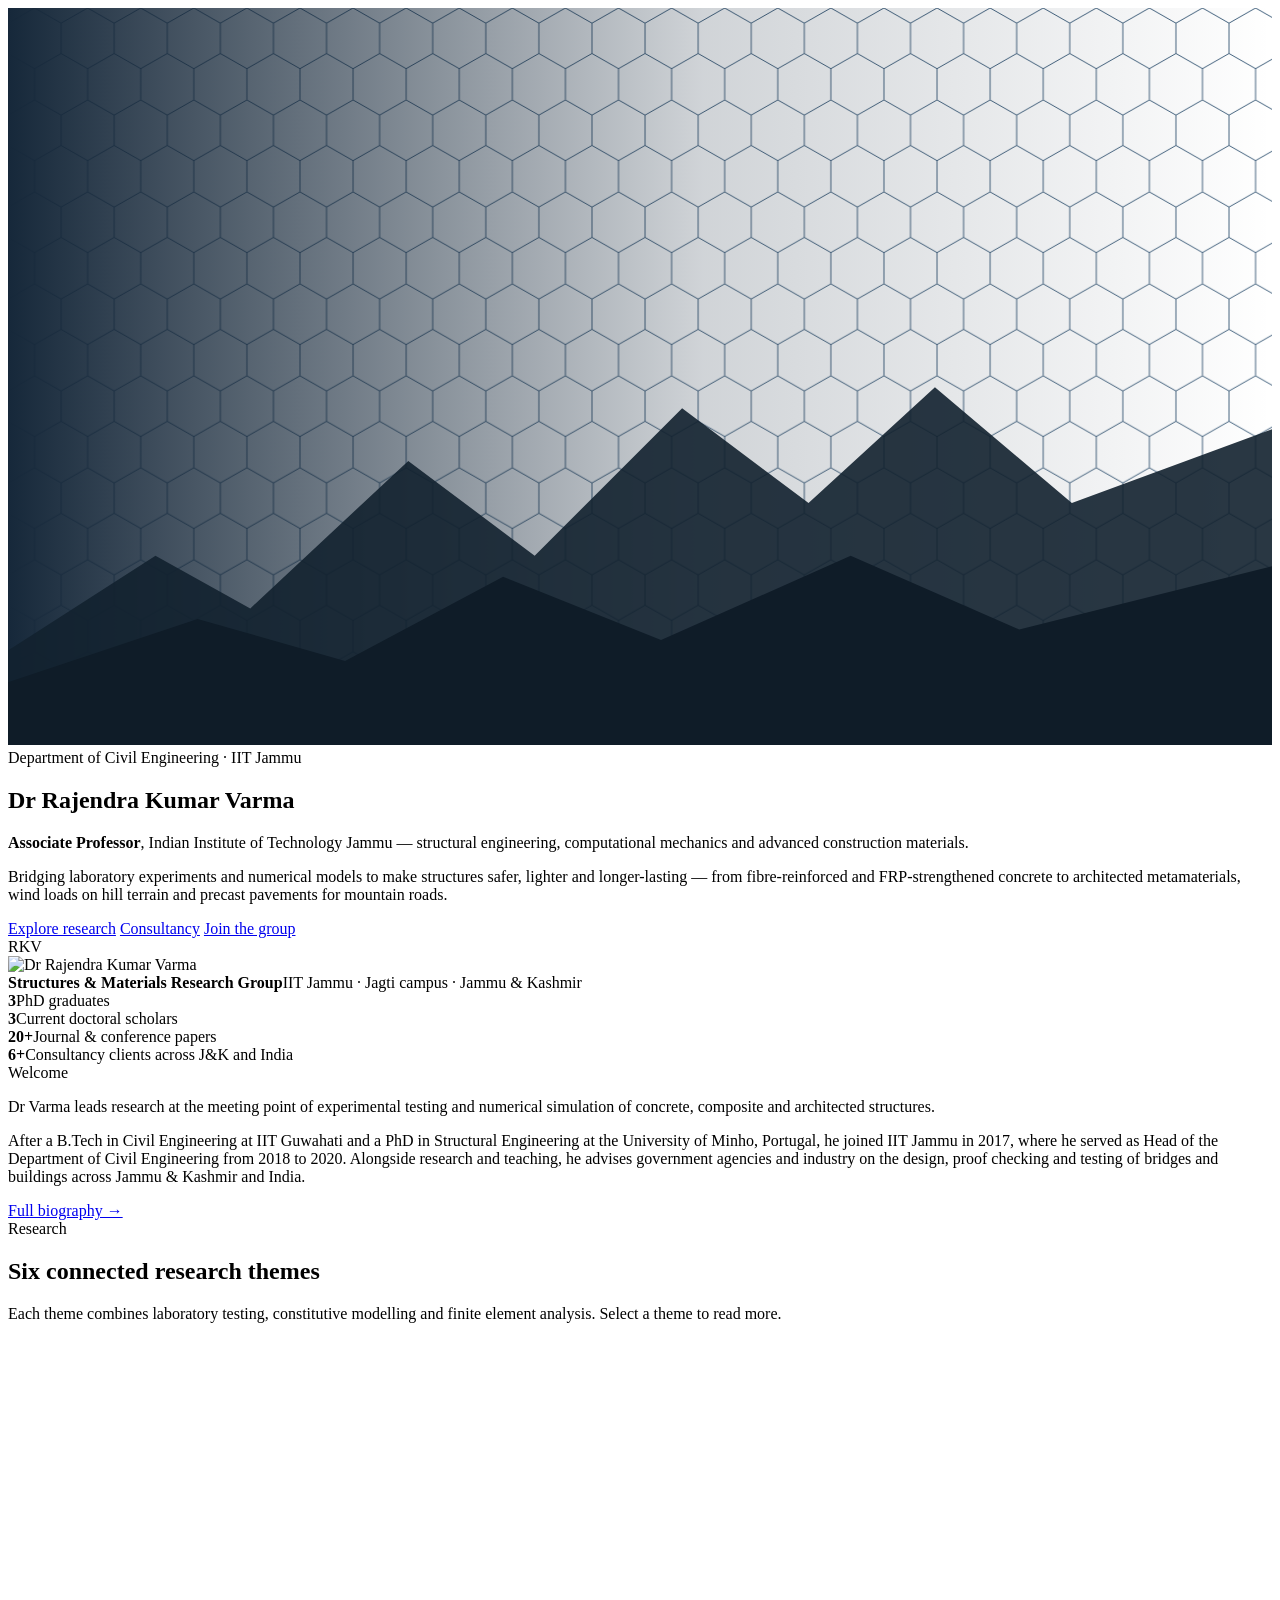
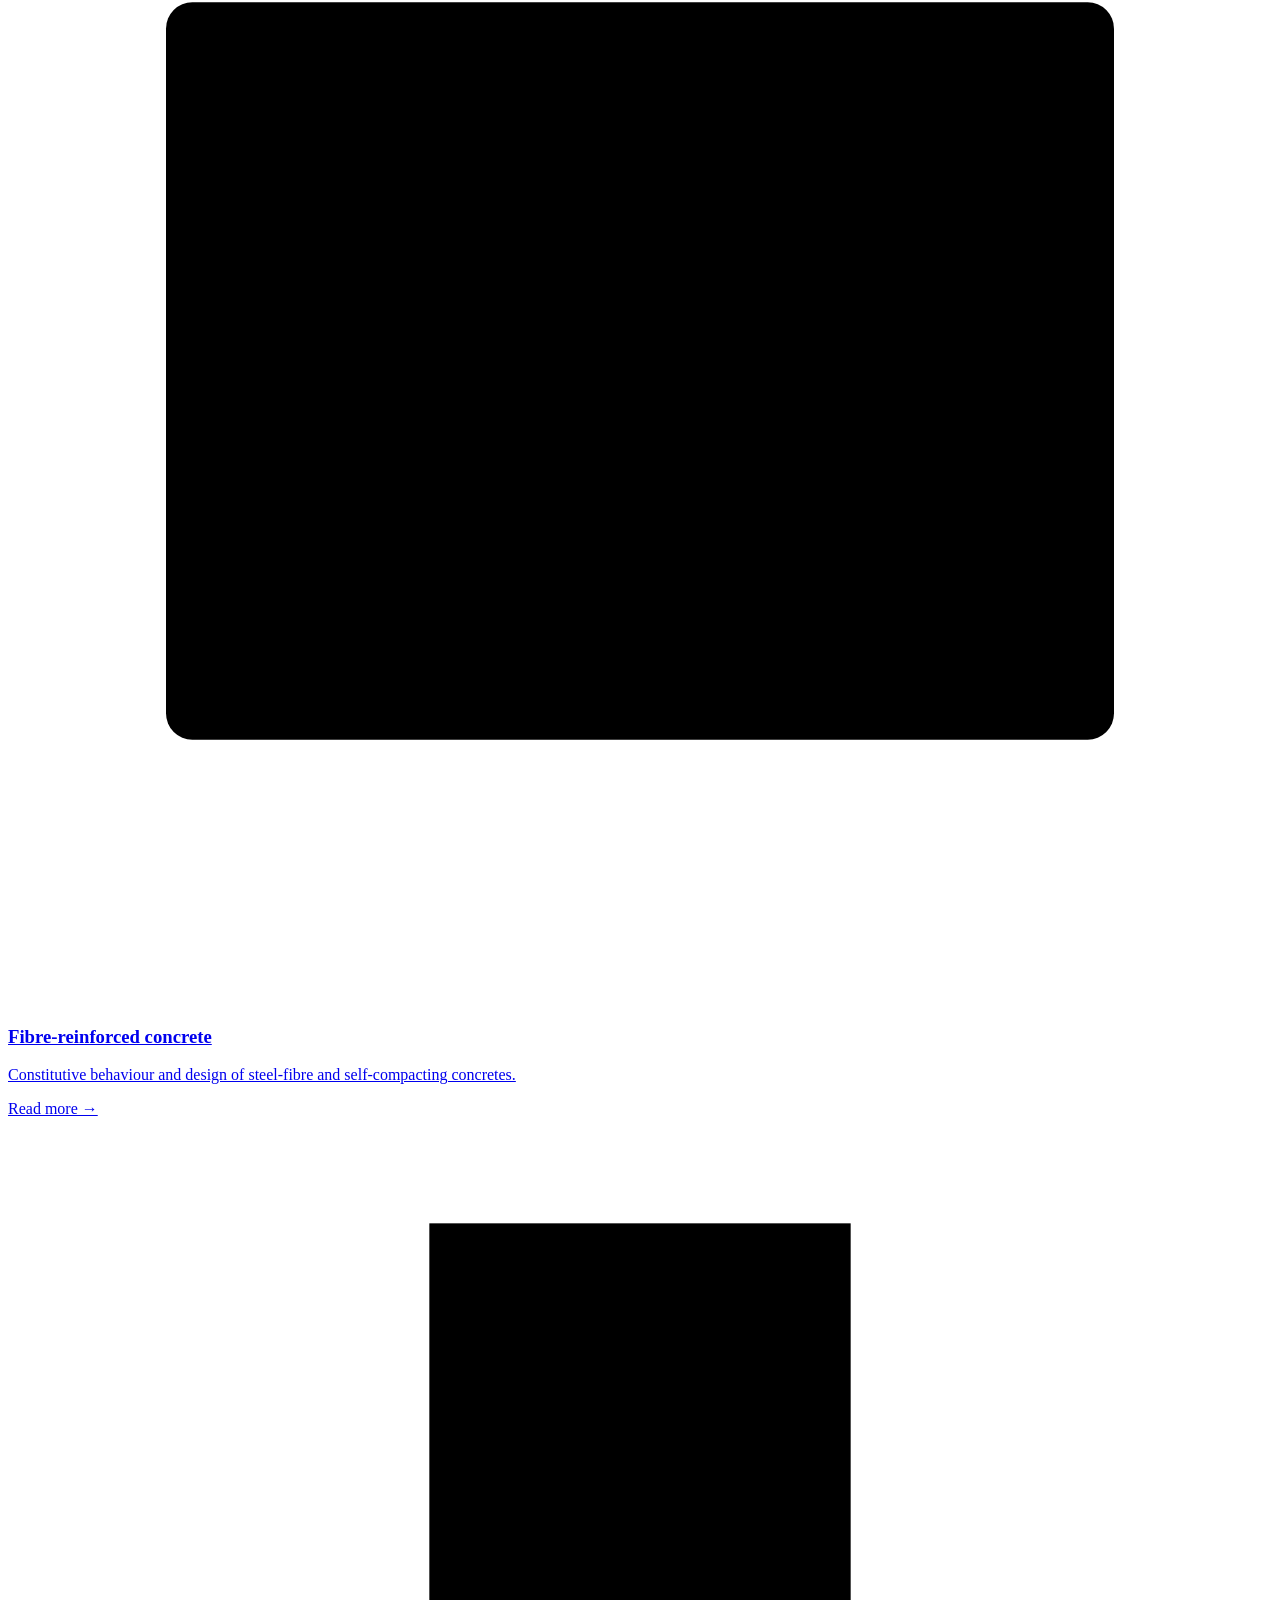
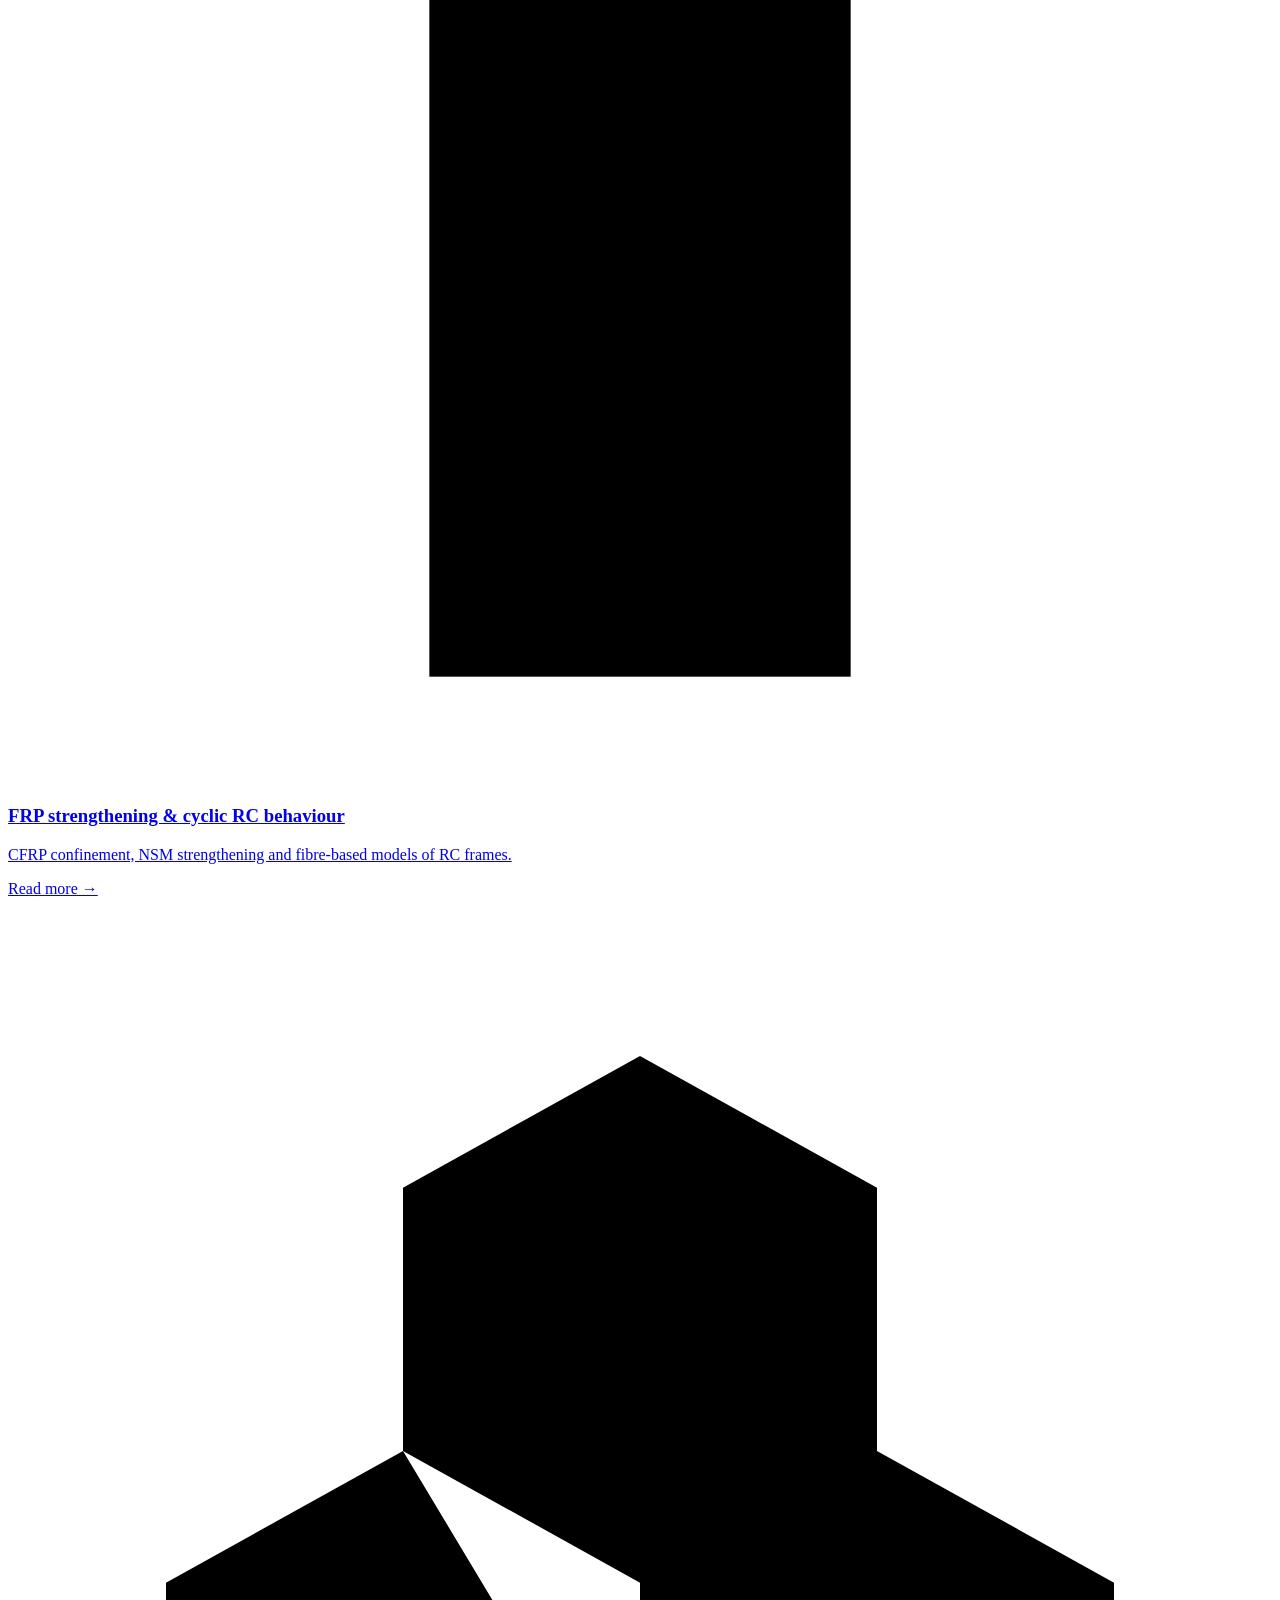
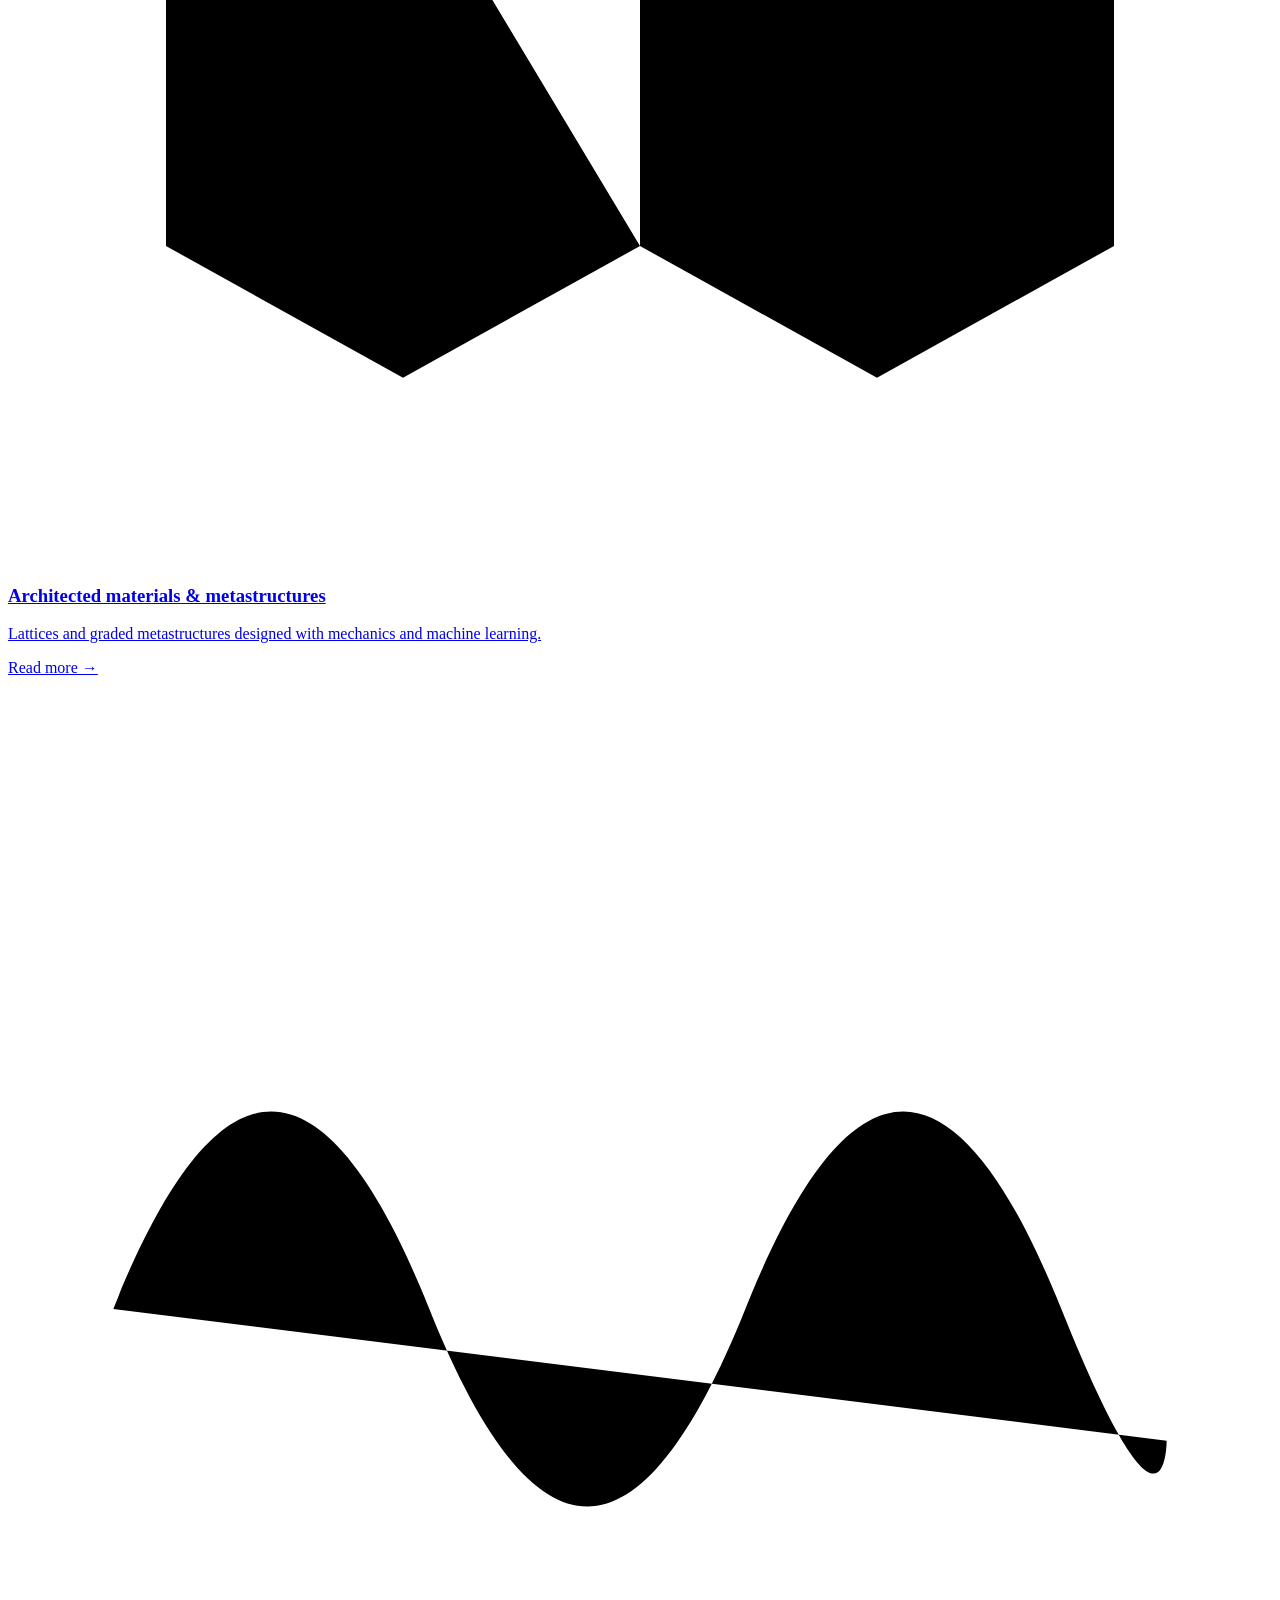
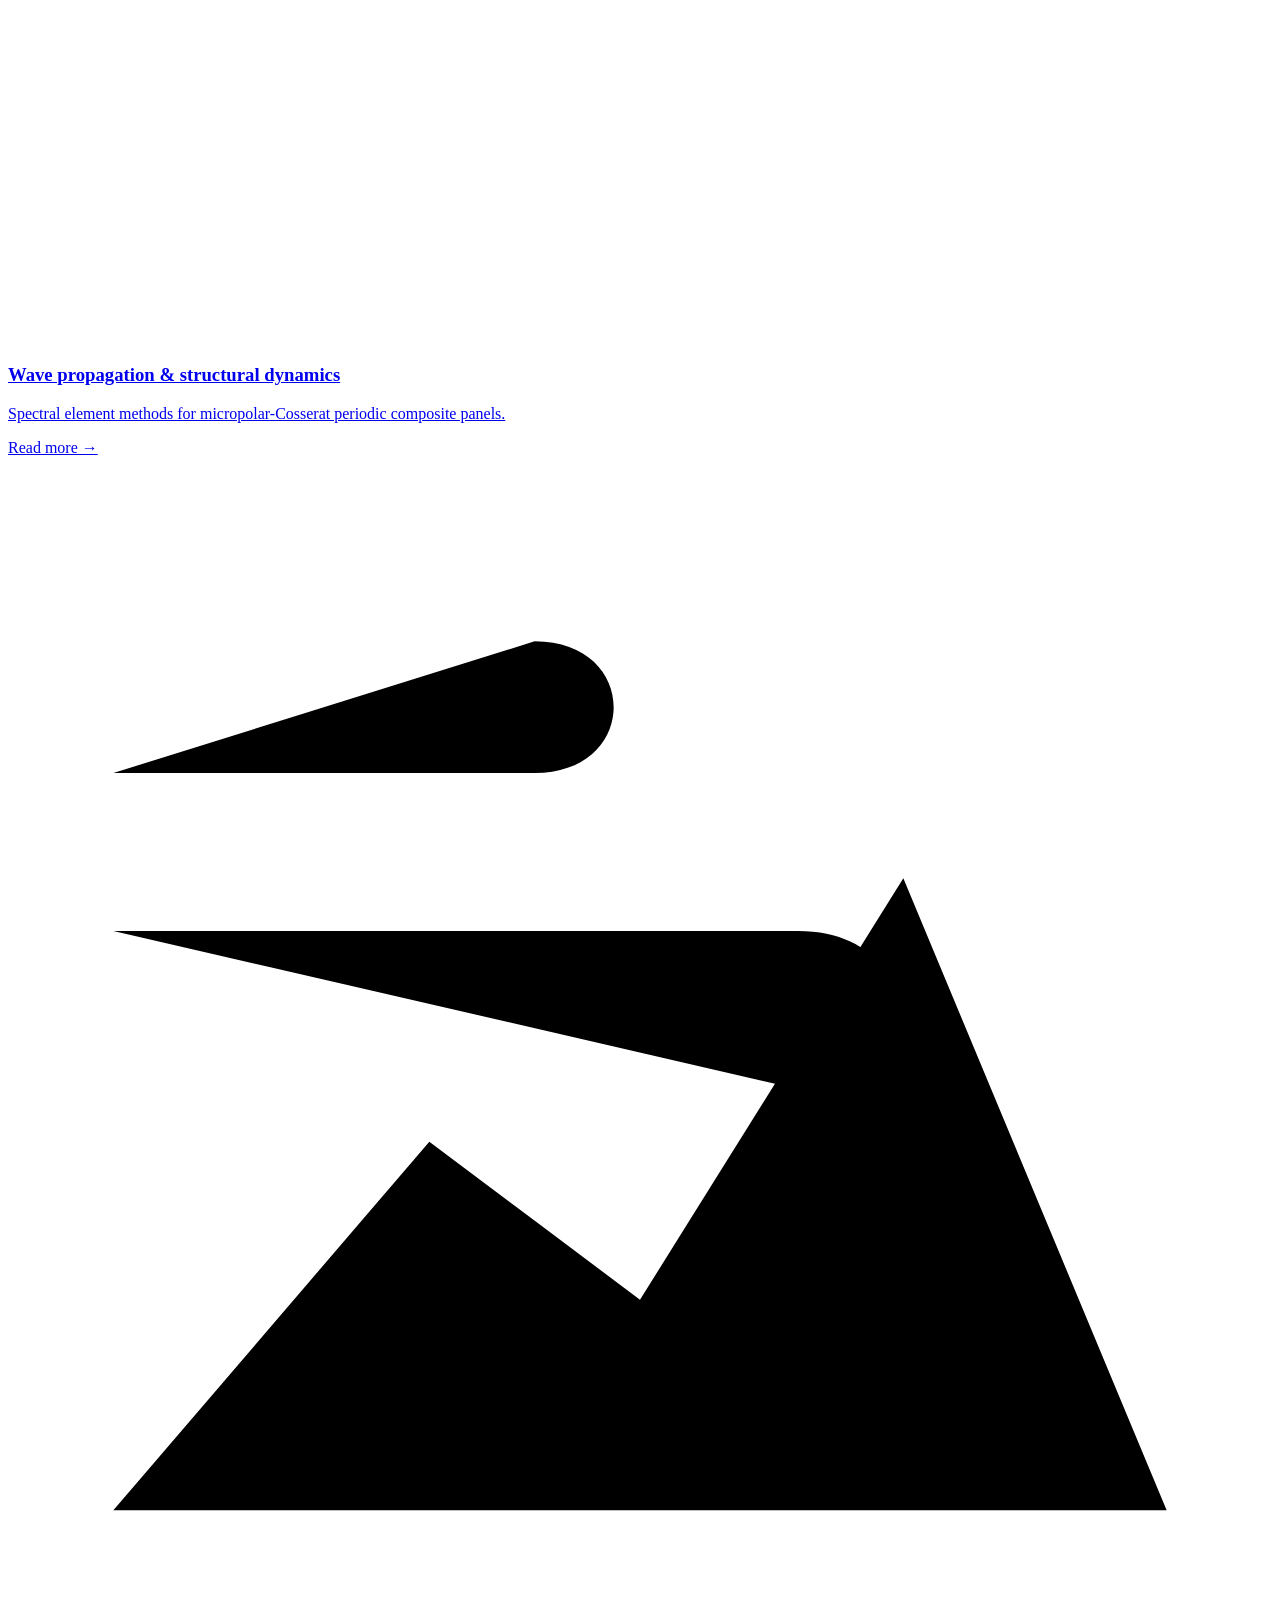
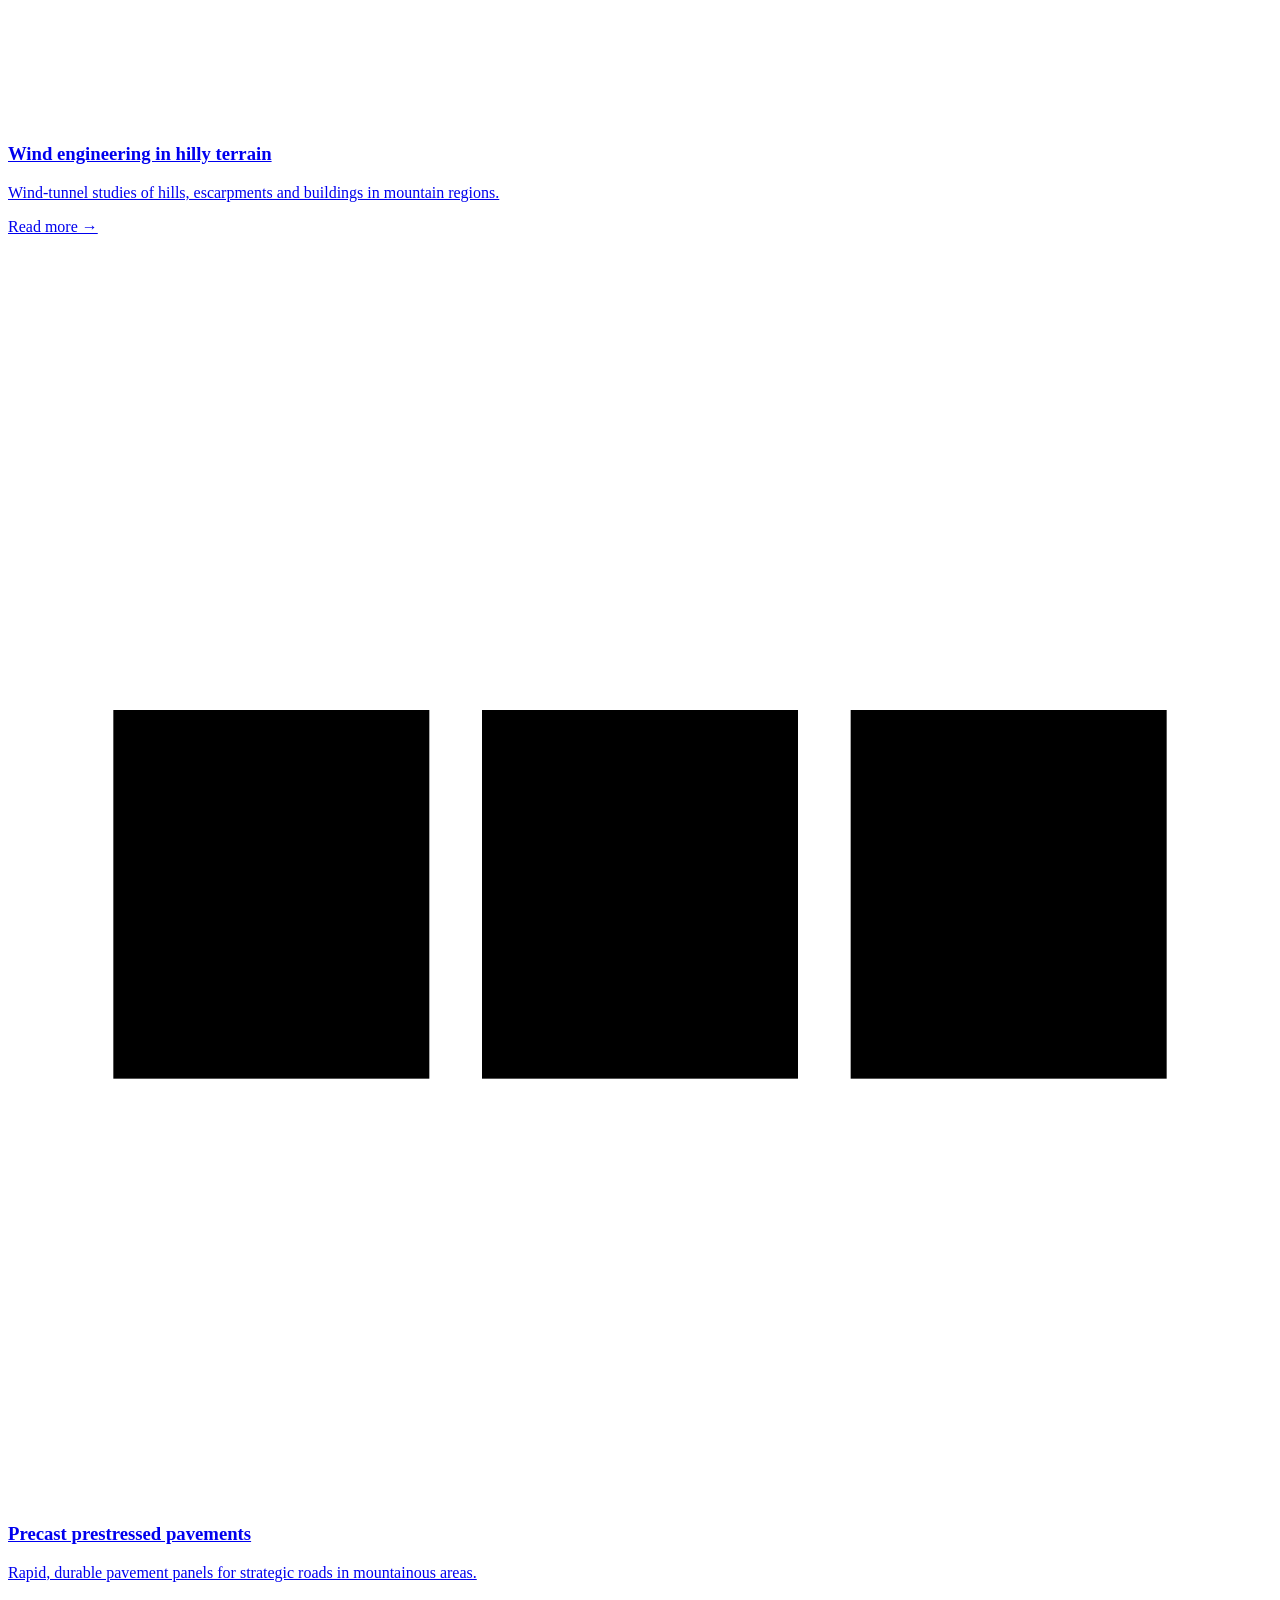
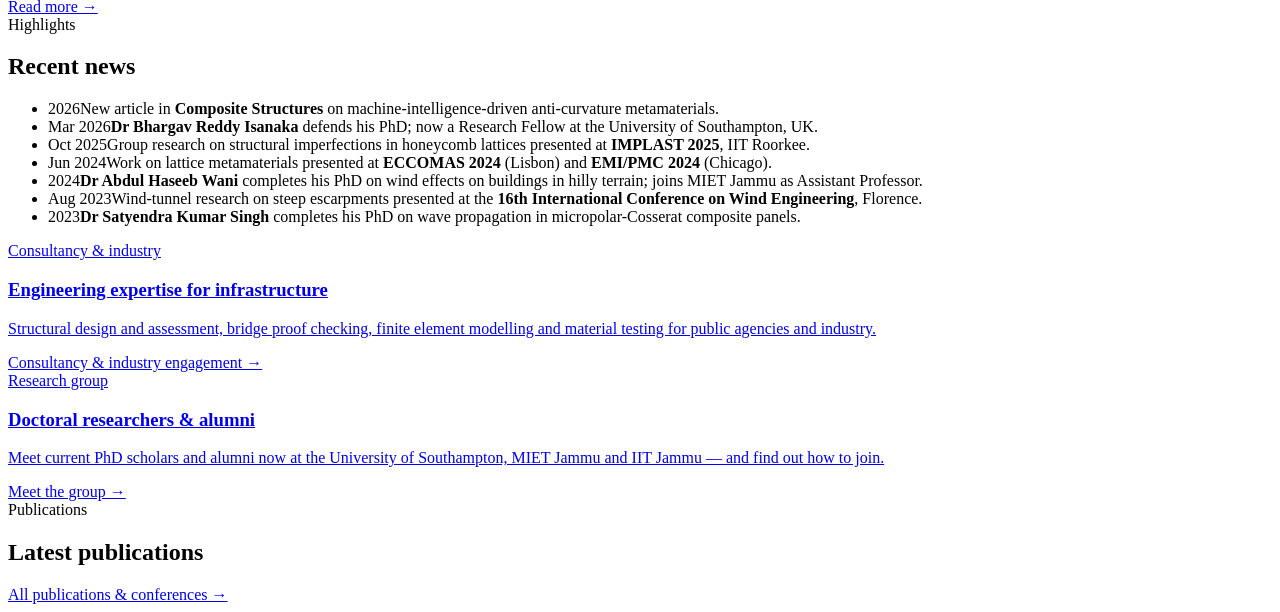
==== index.html @ 0ac22efe "Add files via upload" ====
<!DOCTYPE html>
<html lang="en-GB">
<head>
<meta charset="utf-8">
<meta name="viewport" content="width=device-width, initial-scale=1">
<title>Dr Rajendra Kumar Varma — Structural Engineering, IIT Jammu</title>
<meta name="description" content="Dr Rajendra Kumar Varma, Associate Professor of Civil Engineering at IIT Jammu: research in concrete and FRP structures, computational mechanics, architected materials, wind engineering and precast pavements; structural consultancy across India and Jammu & Kashmir.">
<link rel="canonical" href="https://rkv-research-group.github.io/">
<meta property="og:type" content="website">
<meta property="og:url" content="https://rkv-research-group.github.io/">
<meta property="og:title" content="Dr Rajendra Kumar Varma — Structural Engineering, IIT Jammu">
<meta property="og:description" content="Dr Rajendra Kumar Varma, Associate Professor of Civil Engineering at IIT Jammu: research in concrete and FRP structures, computational mechanics, architected materials, wind engineering and precast pavements; structural consultancy across India and Jammu & Kashmir.">
<meta name="twitter:card" content="summary">
<link rel="icon" href="data:image/svg+xml,%3Csvg xmlns='http://www.w3.org/2000/svg' viewBox='0 0 64 64'%3E%3Crect width='64' height='64' rx='12' fill='%2316283a'/%3E%3Ctext x='32' y='43' font-family='Georgia,serif' font-size='28' fill='%23ffffff' text-anchor='middle'%3ERKV%3C/text%3E%3C/svg%3E">
<link rel="preconnect" href="https://fonts.googleapis.com">
<link rel="preconnect" href="https://fonts.gstatic.com" crossorigin>
<link href="https://fonts.googleapis.com/css2?family=Fraunces:opsz,wght@9..144,400;9..144,500;9..144,600&family=IBM+Plex+Sans:wght@400;500;600&family=IBM+Plex+Mono:wght@400;500&display=swap" rel="stylesheet">
<link rel="stylesheet" href="assets/style.css">
</head>
<body data-page="index.html">
<main>

<section class="hero"><svg class="hero-art" viewBox="0 0 1200 700" preserveAspectRatio="xMidYMid slice" aria-hidden="true">
<defs><pattern id="hex" width="56" height="97" patternUnits="userSpaceOnUse" patternTransform="scale(.9)"><path d="M28 0 L56 16 L56 48 L28 64 L0 48 L0 16 Z M28 64 L28 97" fill="none" stroke="#3a5a78" stroke-width="1"/></pattern>
<linearGradient id="fade" x1="0" x2="1"><stop offset="0" stop-color="#16283a"/><stop offset=".55" stop-color="#16283a" stop-opacity=".2"/><stop offset="1" stop-color="#16283a" stop-opacity="0"/></linearGradient></defs>
<rect width="1200" height="700" fill="url(#hex)"/><rect width="1200" height="700" fill="url(#fade)"/>
<path d="M0 610 L140 520 L230 570 L380 430 L500 520 L640 380 L760 470 L880 360 L1010 470 L1200 400 L1200 700 L0 700Z" fill="#12222f" opacity=".9"/>
<path d="M0 640 L180 580 L320 620 L470 540 L620 600 L800 520 L960 590 L1200 530 L1200 700 L0 700Z" fill="#0f1c28"/></svg>
  <div class="wrap">
    <div class="hero-grid">
      <div>
        <div class="eyebrow">Department of Civil Engineering · IIT Jammu</div>
        <h1>Dr Rajendra Kumar Varma</h1>
        <p class="role"><strong>Associate Professor</strong>, Indian Institute of Technology Jammu — structural engineering, computational mechanics and advanced construction materials.</p>
        <p class="lede">Bridging laboratory experiments and numerical models to make structures safer, lighter and longer-lasting — from fibre-reinforced and FRP-strengthened concrete to architected metamaterials, wind loads on hill terrain and precast pavements for mountain roads.</p>
        <div class="cta">
          <a class="btn primary" href="research.html">Explore research</a>
          <a class="btn ghost" href="consultancy.html">Consultancy</a>
          <a class="btn ghost" href="group.html">Join the group</a>
        </div>
      </div>
      <!-- PHOTO: upload a portrait to images/varma.jpg and it appears here automatically -->
      <div class="portrait">
        <div class="mono">RKV</div>
        <img data-optional src="images/varma.jpg" alt="Dr Rajendra Kumar Varma">
        <div class="cap"><b>Structures &amp; Materials Research Group</b>IIT Jammu · Jagti campus · Jammu &amp; Kashmir</div>
      </div>
    </div>
    <div class="stats">
      <div class="stat"><b>3</b><span>PhD graduates</span></div>
      <div class="stat"><b>3</b><span>Current doctoral scholars</span></div>
      <div class="stat"><b>20+</b><span>Journal &amp; conference papers</span></div>
      <div class="stat"><b>6+</b><span>Consultancy clients across J&amp;K and India</span></div>
    </div>
  </div>
</section>

<section>
  <div class="wrap split">
    <div><div class="sec-num">Welcome</div></div>
    <div class="prose reveal">
      <p class="lead">Dr Varma leads research at the meeting point of experimental testing and numerical simulation of concrete, composite and architected structures.</p>
      <p>After a B.Tech in Civil Engineering at IIT Guwahati and a PhD in Structural Engineering at the University of Minho, Portugal, he joined IIT Jammu in 2017, where he served as Head of the Department of Civil Engineering from 2018 to 2020. Alongside research and teaching, he advises government agencies and industry on the design, proof checking and testing of bridges and buildings across Jammu &amp; Kashmir and India.</p>
      <a class="textlink" href="about.html">Full biography →</a>
    </div>
  </div>
</section>

<section class="alt">
  <div class="wrap">
    <div class="sec-head"><div class="sec-num">Research</div>
      <div class="reveal"><h2>Six connected research themes</h2><p>Each theme combines laboratory testing, constitutive modelling and finite element analysis. Select a theme to read more.</p></div></div>
    <div class="cards"><a class="card reveal" href="research.html#frc"><svg class="ico" viewBox="0 0 48 48"><rect x="6" y="10" width="36" height="28" rx="1"/><path d="M10 16l6 4M20 14l4 6M30 15l5 3M12 28l6-3M24 30l5 4M33 26l4 5"/></svg><h3>Fibre-reinforced concrete</h3><p>Constitutive behaviour and design of steel-fibre and self-compacting concretes.</p><span class="go">Read more →</span></a><a class="card reveal" href="research.html#frp"><svg class="ico" viewBox="0 0 48 48"><rect x="16" y="4" width="16" height="40"/><path d="M14 12h20M14 20h20M14 28h20M14 36h20"/></svg><h3>FRP strengthening &amp; cyclic RC behaviour</h3><p>CFRP confinement, NSM strengthening and fibre-based models of RC frames.</p><span class="go">Read more →</span></a><a class="card reveal" href="research.html#meta"><svg class="ico" viewBox="0 0 48 48"><path d="M24 6l9 5v10l-9 5-9-5V11zM15 21l-9 5v10l9 5 9-5M33 21l9 5v10l-9 5-9-5V26"/></svg><h3>Architected materials &amp; metastructures</h3><p>Lattices and graded metastructures designed with mechanics and machine learning.</p><span class="go">Read more →</span></a><a class="card reveal" href="research.html#waves"><svg class="ico" viewBox="0 0 48 48"><path d="M4 24c4-10 8-10 12 0s8 10 12 0 8-10 12 0 4 5 4 5"/><path d="M4 38h40M4 10h40" stroke-dasharray="2 3"/></svg><h3>Wave propagation &amp; structural dynamics</h3><p>Spectral element methods for micropolar-Cosserat periodic composite panels.</p><span class="go">Read more →</span></a><a class="card reveal" href="research.html#wind"><svg class="ico" viewBox="0 0 48 48"><path d="M4 40l12-14 8 6 10-16 10 24z"/><path d="M4 12h16c4 0 4-5 0-5M4 18h26c5 0 5 6 0 6"/></svg><h3>Wind engineering in hilly terrain</h3><p>Wind-tunnel studies of hills, escarpments and buildings in mountain regions.</p><span class="go">Read more →</span></a><a class="card reveal" href="research.html#pave"><svg class="ico" viewBox="0 0 48 48"><rect x="4" y="18" width="12" height="14"/><rect x="18" y="18" width="12" height="14"/><rect x="32" y="18" width="12" height="14"/><path d="M4 25h40" stroke-dasharray="3 2"/></svg><h3>Precast prestressed pavements</h3><p>Rapid, durable pavement panels for strategic roads in mountainous areas.</p><span class="go">Read more →</span></a></div>
  </div>
</section>

<section>
  <div class="wrap">
    <div class="sec-head"><div class="sec-num">Highlights</div>
      <div class="reveal"><h2>Recent news</h2></div></div>
    <ul class="news reveal">
      <li><span class="d">2026</span><span class="t">New article in <b>Composite Structures</b> on machine-intelligence-driven anti-curvature metamaterials.</span></li>
      <li><span class="d">Mar 2026</span><span class="t"><b>Dr Bhargav Reddy Isanaka</b> defends his PhD; now a Research Fellow at the University of Southampton, UK.</span></li>
      <li><span class="d">Oct 2025</span><span class="t">Group research on structural imperfections in honeycomb lattices presented at <b>IMPLAST 2025</b>, IIT Roorkee.</span></li>
      <li><span class="d">Jun 2024</span><span class="t">Work on lattice metamaterials presented at <b>ECCOMAS 2024</b> (Lisbon) and <b>EMI/PMC 2024</b> (Chicago).</span></li>
      <li><span class="d">2024</span><span class="t"><b>Dr Abdul Haseeb Wani</b> completes his PhD on wind effects on buildings in hilly terrain; joins MIET Jammu as Assistant Professor.</span></li>
      <li><span class="d">Aug 2023</span><span class="t">Wind-tunnel research on steep escarpments presented at the <b>16th International Conference on Wind Engineering</b>, Florence.</span></li>
      <li><span class="d">2023</span><span class="t"><b>Dr Satyendra Kumar Singh</b> completes his PhD on wave propagation in micropolar-Cosserat composite panels.</span></li>
    </ul>
  </div>
</section>

<section class="alt">
  <div class="wrap">
    <div class="band">
      <a class="b1 reveal" href="consultancy.html"><span class="eyebrow">Consultancy &amp; industry</span><h3>Engineering expertise for infrastructure</h3><p>Structural design and assessment, bridge proof checking, finite element modelling and material testing for public agencies and industry.</p><div class="go">Consultancy &amp; industry engagement →</div></a>
      <a class="b2 reveal" href="group.html"><span class="eyebrow" style="color:var(--accent)">Research group</span><h3>Doctoral researchers &amp; alumni</h3><p>Meet current PhD scholars and alumni now at the University of Southampton, MIET Jammu and IIT Jammu — and find out how to join.</p><div class="go">Meet the group →</div></a>
    </div>
  </div>
</section>

<section>
  <div class="wrap">
    <div class="sec-head"><div class="sec-num">Publications</div>
      <div class="reveal"><h2>Latest publications</h2></div></div>
    <ol class="pubs" id="latest"></ol>
    <div class="more-row"><a class="btn line" href="publications.html">All publications &amp; conferences →</a></div>
  </div>
</section>
</main>
<script src="assets/data.js"></script>
<script src="assets/site.js"></script>
<script>
document.getElementById('latest').innerHTML = PUBS.slice(0,4).map(p=>{const L=pubLink(p);return `<li class="pub"><div class="y">${p.y}</div><div><div class="t"><a href="${L.href}" target="_blank" rel="noopener">${p.t}</a></div><div class="a">${boldMe(p.a)}</div><div class="v">${p.v}</div></div><div class="l"><a href="${L.href}" target="_blank" rel="noopener">${L.label}</a></div></li>`}).join('');
</script>
</body>
</html>
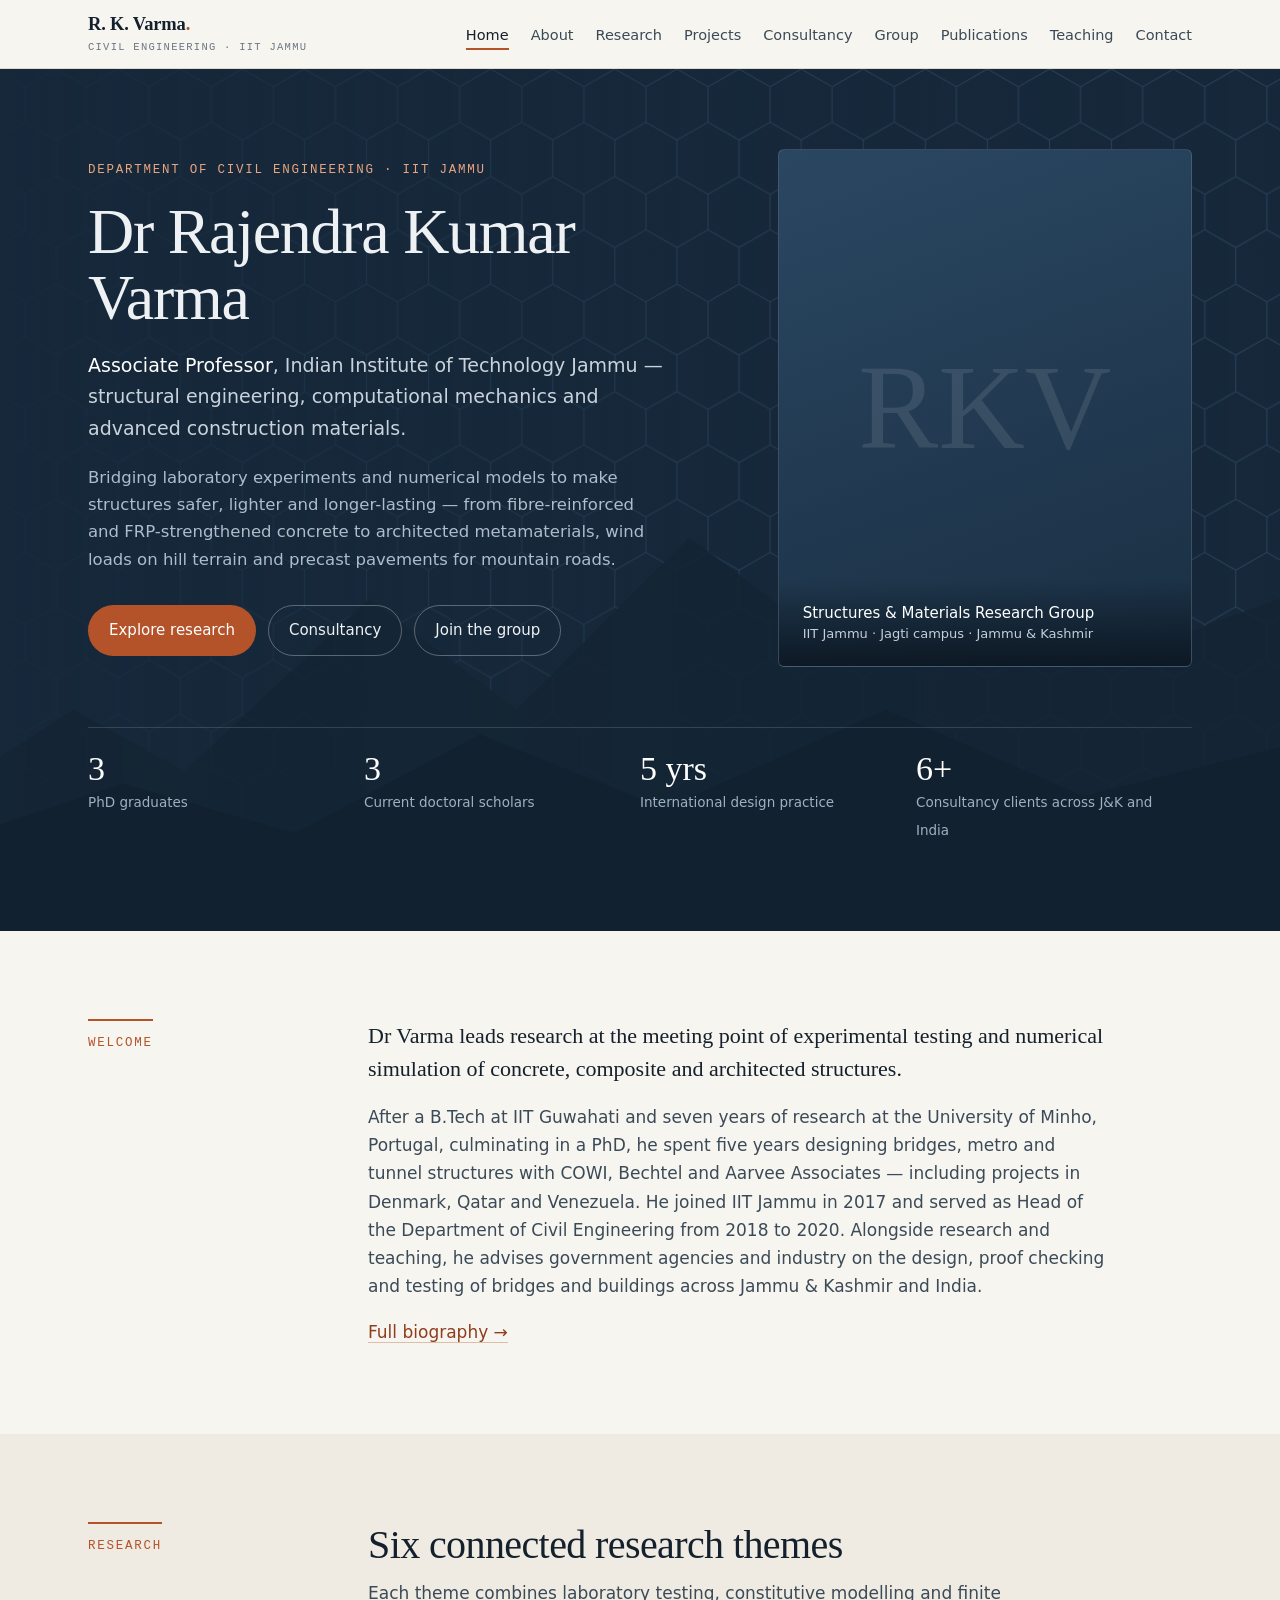
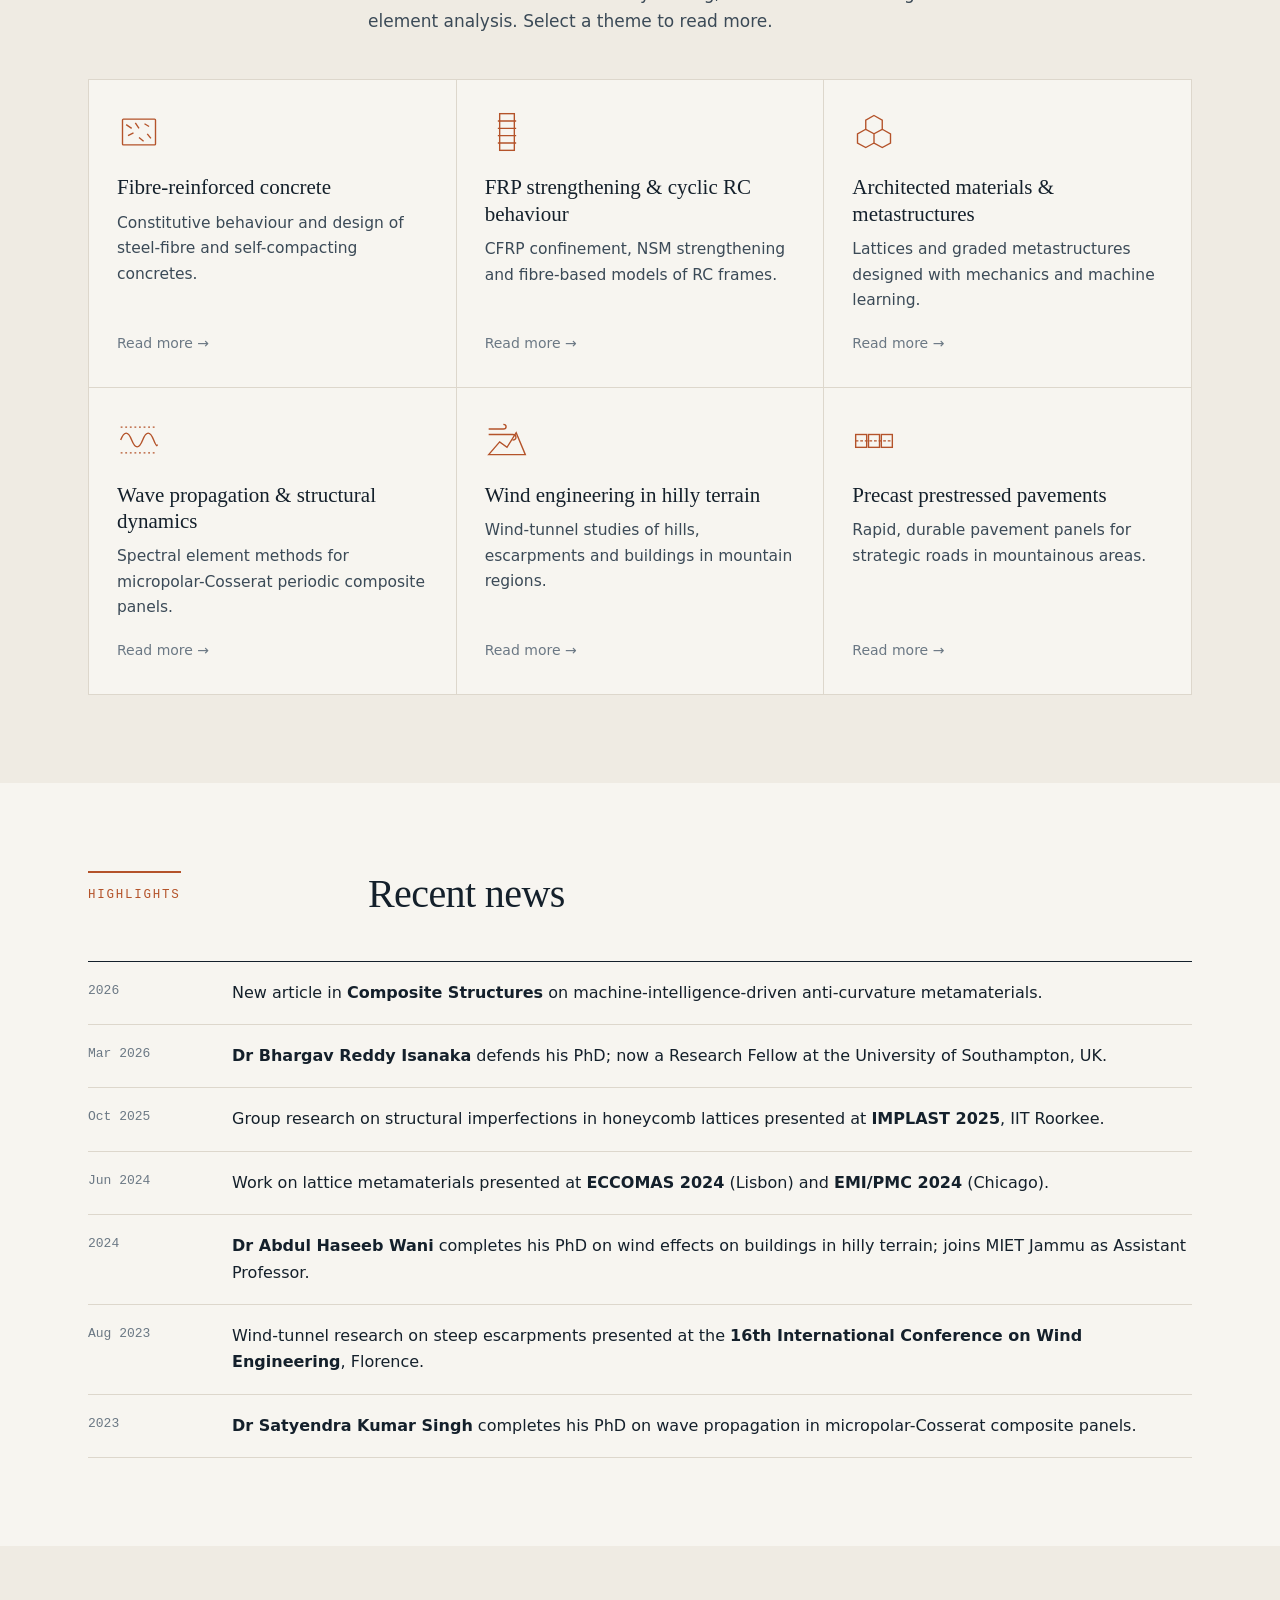
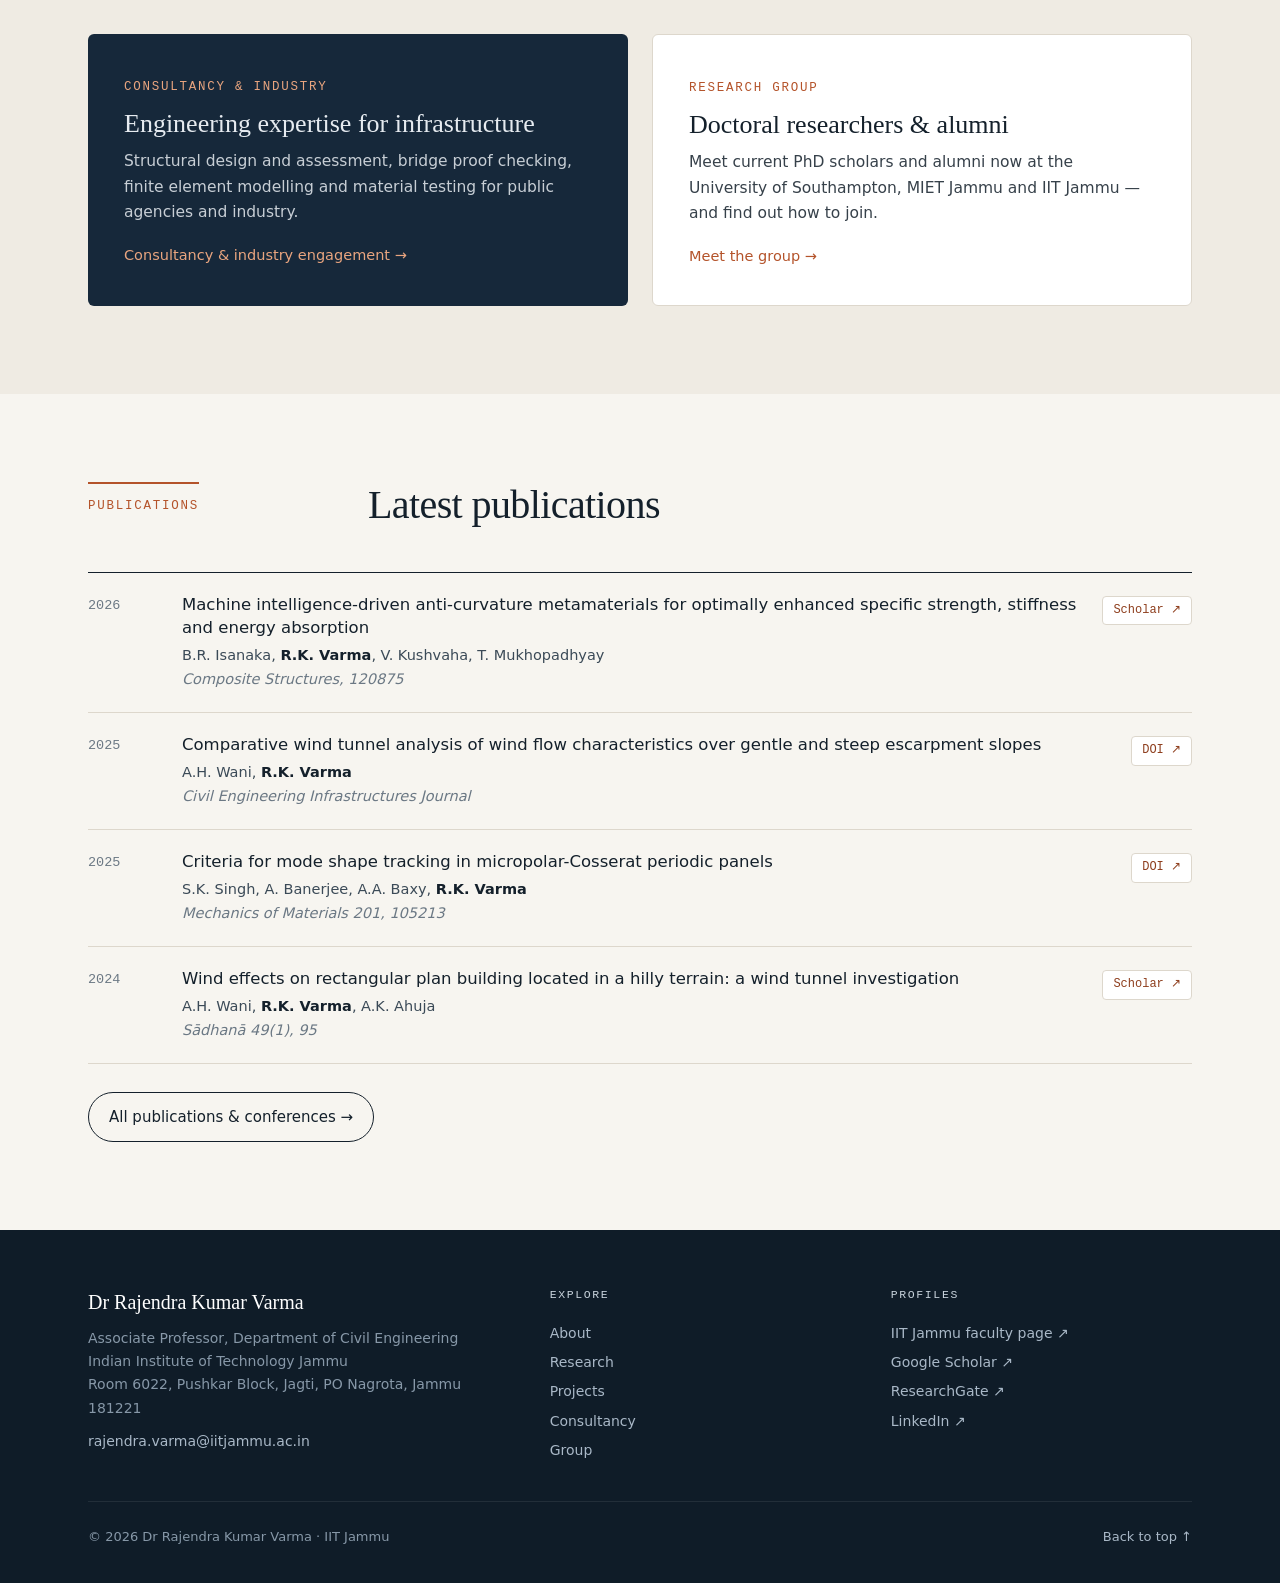
==== commit 28adaa07: "Add files via upload" ====
--- a/index.html
+++ b/index.html
@@ -15,7 +15,7 @@
 <link rel="preconnect" href="https://fonts.googleapis.com">
 <link rel="preconnect" href="https://fonts.gstatic.com" crossorigin>
 <link href="https://fonts.googleapis.com/css2?family=Fraunces:opsz,wght@9..144,400;9..144,500;9..144,600&family=IBM+Plex+Sans:wght@400;500;600&family=IBM+Plex+Mono:wght@400;500&display=swap" rel="stylesheet">
-<link rel="stylesheet" href="assets/style.css">
+<link rel="stylesheet" href="style.css">
 </head>
 <body data-page="index.html">
 <main>
@@ -39,17 +39,17 @@
           <a class="btn ghost" href="group.html">Join the group</a>
         </div>
       </div>
-      <!-- PHOTO: upload a portrait to images/varma.jpg and it appears here automatically -->
+      <!-- PHOTO: upload a portrait to varma.jpg and it appears here automatically -->
       <div class="portrait">
         <div class="mono">RKV</div>
-        <img data-optional src="images/varma.jpg" alt="Dr Rajendra Kumar Varma">
+        <img data-optional src="varma.jpg" alt="Dr Rajendra Kumar Varma">
         <div class="cap"><b>Structures &amp; Materials Research Group</b>IIT Jammu · Jagti campus · Jammu &amp; Kashmir</div>
       </div>
     </div>
     <div class="stats">
       <div class="stat"><b>3</b><span>PhD graduates</span></div>
       <div class="stat"><b>3</b><span>Current doctoral scholars</span></div>
-      <div class="stat"><b>20+</b><span>Journal &amp; conference papers</span></div>
+      <div class="stat"><b>5 yrs</b><span>International design practice</span></div>
       <div class="stat"><b>6+</b><span>Consultancy clients across J&amp;K and India</span></div>
     </div>
   </div>
@@ -60,7 +60,7 @@
     <div><div class="sec-num">Welcome</div></div>
     <div class="prose reveal">
       <p class="lead">Dr Varma leads research at the meeting point of experimental testing and numerical simulation of concrete, composite and architected structures.</p>
-      <p>After a B.Tech in Civil Engineering at IIT Guwahati and a PhD in Structural Engineering at the University of Minho, Portugal, he joined IIT Jammu in 2017, where he served as Head of the Department of Civil Engineering from 2018 to 2020. Alongside research and teaching, he advises government agencies and industry on the design, proof checking and testing of bridges and buildings across Jammu &amp; Kashmir and India.</p>
+      <p>After a B.Tech at IIT Guwahati and seven years of research at the University of Minho, Portugal, culminating in a PhD, he spent five years designing bridges, metro and tunnel structures with COWI, Bechtel and Aarvee Associates — including projects in Denmark, Qatar and Venezuela. He joined IIT Jammu in 2017 and served as Head of the Department of Civil Engineering from 2018 to 2020. Alongside research and teaching, he advises government agencies and industry on the design, proof checking and testing of bridges and buildings across Jammu &amp; Kashmir and India.</p>
       <a class="textlink" href="about.html">Full biography →</a>
     </div>
   </div>
@@ -108,8 +108,8 @@
   </div>
 </section>
 </main>
-<script src="assets/data.js"></script>
-<script src="assets/site.js"></script>
+<script src="data.js"></script>
+<script src="site.js"></script>
 <script>
 document.getElementById('latest').innerHTML = PUBS.slice(0,4).map(p=>{const L=pubLink(p);return `<li class="pub"><div class="y">${p.y}</div><div><div class="t"><a href="${L.href}" target="_blank" rel="noopener">${p.t}</a></div><div class="a">${boldMe(p.a)}</div><div class="v">${p.v}</div></div><div class="l"><a href="${L.href}" target="_blank" rel="noopener">${L.label}</a></div></li>`}).join('');
 </script>
--- a/style.css
+++ b/style.css
@@ -0,0 +1,323 @@
+/* ============================================================
+   Dr Rajendra Kumar Varma — site styles
+   Colours and fonts are set in :root below.
+   ============================================================ */
+:root{
+  --ink:#14202b; --ink-2:#3b4a57; --ink-3:#6b7884;
+  --paper:#f7f5f0; --paper-2:#efebe3; --card:#ffffff;
+  --line:#ddd7cc; --accent:#b4532a; --accent-2:#8e3e1d; --accent-soft:#e9a57f;
+  --navy:#16283a; --navy-2:#1f3a52;
+  --serif:'Fraunces',Georgia,serif; --sans:'IBM Plex Sans',system-ui,sans-serif; --mono:'IBM Plex Mono',ui-monospace,monospace;
+  --max:1160px;
+}
+*{box-sizing:border-box;margin:0;padding:0}
+html{scroll-behavior:smooth;scroll-padding-top:80px}
+body{font-family:var(--sans);color:var(--ink);background:var(--paper);line-height:1.65;font-size:17px;-webkit-font-smoothing:antialiased}
+a{color:inherit}
+img,svg{display:block;max-width:100%}
+.wrap{max-width:var(--max);margin:0 auto;padding:0 28px}
+
+/* ---------- navigation ---------- */
+header.nav{position:sticky;top:0;z-index:50;background:rgba(247,245,240,.94);backdrop-filter:blur(10px);border-bottom:1px solid var(--line)}
+.nav .wrap{display:flex;align-items:center;justify-content:space-between;height:68px;gap:20px}
+.brand{text-decoration:none;line-height:1.15}
+.brand b{display:block;font-family:var(--serif);font-weight:600;font-size:18.5px;letter-spacing:-.01em}
+.brand b span{color:var(--accent)}
+.brand small{font-family:var(--mono);font-size:10.5px;letter-spacing:.12em;text-transform:uppercase;color:var(--ink-3)}
+.nav ul{display:flex;gap:22px;list-style:none}
+.nav ul a{text-decoration:none;font-size:14.5px;color:var(--ink-2);font-weight:500;position:relative;padding:6px 0}
+.nav ul a:hover,.nav ul a.active{color:var(--ink)}
+.nav ul a.active::after{content:"";position:absolute;left:0;right:0;bottom:-1px;height:2px;background:var(--accent)}
+.menu-btn{display:none;background:none;border:1px solid var(--line);border-radius:8px;padding:7px 12px;font:500 14px var(--sans);color:var(--ink);cursor:pointer}
+
+/* ---------- buttons ---------- */
+.btn{display:inline-flex;align-items:center;gap:8px;padding:12px 20px;border-radius:999px;text-decoration:none;font-weight:500;font-size:15px;transition:transform .15s,background .15s,border-color .15s;border:1px solid transparent}
+.btn:hover{transform:translateY(-1px)}
+.btn.primary{background:var(--accent);color:#fff}
+.btn.primary:hover{background:#c55f33}
+.btn.ghost{border-color:rgba(255,255,255,.3);color:#eef1f4}
+.btn.ghost:hover{background:rgba(255,255,255,.08)}
+.btn.dark{background:var(--ink);color:#fff}
+.btn.line{border-color:var(--ink);color:var(--ink)}
+.btn.line:hover{background:var(--ink);color:#fff}
+.cta{display:flex;flex-wrap:wrap;gap:12px;margin-top:32px}
+.textlink{color:var(--accent-2);font-weight:500;text-decoration:none;border-bottom:1px solid rgba(180,83,42,.35)}
+.textlink:hover{border-color:var(--accent)}
+
+/* ---------- home hero ---------- */
+.hero{position:relative;overflow:hidden;padding:80px 0 88px;background:var(--navy);color:#eef1f4}
+.hero .wrap{position:relative;z-index:2}
+.hero-grid{display:grid;grid-template-columns:1.3fr .85fr;gap:56px;align-items:center}
+.eyebrow{font-family:var(--mono);font-size:12.5px;letter-spacing:.14em;text-transform:uppercase;color:var(--accent-soft)}
+.hero h1{font-family:var(--serif);font-weight:500;font-size:clamp(40px,5.4vw,64px);line-height:1.04;letter-spacing:-.02em;margin:18px 0}
+.hero .role{font-size:19px;color:#c9d3dc;max-width:580px}
+.hero .role strong{color:#fff;font-weight:500}
+.hero .lede{margin-top:20px;color:#aebccb;max-width:580px;font-size:16.5px}
+.portrait{position:relative;aspect-ratio:4/5;border-radius:6px;background:linear-gradient(160deg,#2a4762,#1a2f43);border:1px solid rgba(255,255,255,.12);overflow:hidden}
+.portrait img{position:absolute;inset:0;width:100%;height:100%;object-fit:cover}
+.portrait .mono{position:absolute;inset:0;display:grid;place-items:center;font-family:var(--serif);font-size:120px;color:rgba(255,255,255,.1)}
+.portrait .cap{position:absolute;left:0;right:0;bottom:0;padding:22px 24px;font-size:13px;color:#c3cfda;line-height:1.5;background:linear-gradient(transparent,rgba(10,20,30,.85))}
+.portrait .cap b{display:block;color:#fff;font-weight:500;font-size:15px}
+.hero-art{position:absolute;inset:0;z-index:1;opacity:.5;pointer-events:none;width:100%;height:100%}
+.stats{display:grid;grid-template-columns:repeat(4,1fr);border-top:1px solid rgba(255,255,255,.14);margin-top:60px}
+.stat{padding:22px 20px 0 0}
+.stat b{display:block;font-family:var(--serif);font-weight:500;font-size:34px;color:#fff;line-height:1.1}
+.stat span{font-size:13.5px;color:#9fb0c1}
+
+/* ---------- inner page header ---------- */
+.page-head{background:var(--navy);color:#eef1f4;padding:64px 0 56px;position:relative;overflow:hidden}
+.page-head .wrap{position:relative;z-index:2}
+.page-head h1{font-family:var(--serif);font-weight:500;font-size:clamp(34px,4.4vw,52px);line-height:1.08;letter-spacing:-.02em;margin-top:14px;max-width:820px}
+.page-head p{color:#aebccb;max-width:700px;margin-top:16px;font-size:17px}
+.crumbs{font-family:var(--mono);font-size:12px;letter-spacing:.1em;text-transform:uppercase;color:#8fa2b4}
+.crumbs a{color:var(--accent-soft);text-decoration:none}
+.jump{display:flex;flex-wrap:wrap;gap:8px;margin-top:28px}
+.jump a{font-size:13.5px;text-decoration:none;color:#dbe3ea;border:1px solid rgba(255,255,255,.2);padding:6px 14px;border-radius:99px;transition:background .15s}
+.jump a:hover{background:rgba(255,255,255,.1)}
+
+/* ---------- sections ---------- */
+section{padding:88px 0}
+section.tight{padding:64px 0}
+section.alt{background:var(--paper-2)}
+section.dark{background:var(--navy);color:#e6ebf0}
+.sec-head{display:grid;grid-template-columns:240px 1fr;gap:40px;margin-bottom:44px;align-items:start}
+.sec-num{font-family:var(--mono);font-size:12.5px;letter-spacing:.14em;color:var(--accent);text-transform:uppercase;padding-top:12px;border-top:2px solid var(--accent);width:max-content}
+.dark .sec-num{color:var(--accent-soft);border-color:var(--accent-soft)}
+.sec-head h2{font-family:var(--serif);font-weight:500;font-size:clamp(28px,3.4vw,40px);line-height:1.14;letter-spacing:-.015em}
+.dark .sec-head h2{color:#fff}
+.sec-head p{color:var(--ink-2);margin-top:12px;max-width:680px}
+.dark .sec-head p{color:#a9b8c7}
+.split{display:grid;grid-template-columns:240px 1fr;gap:40px}
+.prose p{margin-bottom:18px;color:var(--ink-2);max-width:740px}
+.prose p.lead{font-family:var(--serif);font-size:22px;line-height:1.5;color:var(--ink)}
+.prose ul{margin:0 0 18px 20px;color:var(--ink-2);max-width:740px}
+.prose li{margin-bottom:6px}
+.more-row{display:flex;justify-content:space-between;align-items:center;margin-top:28px;gap:16px;flex-wrap:wrap}
+
+/* ---------- home: theme cards ---------- */
+.cards{display:grid;grid-template-columns:repeat(3,1fr);gap:1px;background:var(--line);border:1px solid var(--line)}
+.card{background:var(--paper);padding:30px 28px 32px;text-decoration:none;display:flex;flex-direction:column;transition:background .2s}
+a.card:hover{background:#fff}
+a.card:hover .go{color:var(--accent);transform:translateX(3px)}
+.card svg.ico{width:44px;height:44px;margin-bottom:20px;stroke:var(--accent);fill:none;stroke-width:1.5}
+.card h3{font-family:var(--serif);font-weight:500;font-size:21px;line-height:1.25;margin-bottom:10px}
+.card p{font-size:15.5px;color:var(--ink-2)}
+.card .go{margin-top:auto;padding-top:18px;font-size:14px;font-weight:500;color:var(--ink-3);transition:all .2s}
+
+/* ---------- news ---------- */
+.news{border-top:1px solid var(--ink)}
+.news li{list-style:none;display:grid;grid-template-columns:120px 1fr;gap:24px;padding:18px 0;border-bottom:1px solid var(--line)}
+.news .d{font-family:var(--mono);font-size:13px;color:var(--ink-3)}
+.news .t{font-size:16px}
+.news .t b{font-weight:600}
+
+/* ---------- teaser band ---------- */
+.band{display:grid;grid-template-columns:1fr 1fr;gap:24px}
+.band > a{display:block;text-decoration:none;padding:36px;border-radius:6px;transition:transform .2s}
+.band > a:hover{transform:translateY(-2px)}
+.band .b1{background:var(--navy);color:#e6ebf0}
+.band .b2{background:var(--card);border:1px solid var(--line)}
+.band h3{font-family:var(--serif);font-weight:500;font-size:26px;line-height:1.2;margin:10px 0}
+.band p{font-size:15.5px;opacity:.85}
+.band .go{margin-top:18px;font-weight:500;font-size:14.5px;color:var(--accent)}
+.band .b1 .go{color:var(--accent-soft)}
+
+/* ---------- research detail ---------- */
+.theme{padding:80px 0;border-bottom:1px solid var(--line)}
+.theme:nth-of-type(even){background:var(--paper-2)}
+.theme-grid{display:grid;grid-template-columns:1fr 1fr;gap:56px;align-items:start}
+.theme-grid.flip > .fig{order:2}
+.theme .num{font-family:var(--mono);font-size:12.5px;letter-spacing:.14em;color:var(--accent);text-transform:uppercase}
+.theme h2{font-family:var(--serif);font-weight:500;font-size:clamp(26px,3vw,36px);line-height:1.15;letter-spacing:-.015em;margin:12px 0 16px}
+.theme p{color:var(--ink-2);margin-bottom:16px}
+.theme h4{font-family:var(--mono);font-size:12px;letter-spacing:.12em;text-transform:uppercase;color:var(--ink-3);margin:26px 0 10px}
+.theme ul.ticks{list-style:none}
+.theme ul.ticks li{padding:7px 0 7px 24px;position:relative;font-size:15.5px;color:var(--ink-2);border-bottom:1px dashed var(--line)}
+.theme ul.ticks li::before{content:"";position:absolute;left:2px;top:15px;width:10px;height:2px;background:var(--accent)}
+.mini-pubs{list-style:none}
+.mini-pubs li{font-size:14.5px;padding:8px 0;border-bottom:1px solid var(--line);color:var(--ink-2)}
+.mini-pubs li a{color:var(--ink);text-decoration:none;font-weight:500}
+.mini-pubs li a:hover{color:var(--accent-2)}
+.mini-pubs li span{display:block;font-size:13px;color:var(--ink-3);font-style:italic}
+.people-inline{display:flex;flex-wrap:wrap;gap:8px}
+.people-inline span{font-size:13.5px;border:1px solid var(--line);border-radius:99px;padding:4px 12px;background:var(--card)}
+.tags{display:flex;flex-wrap:wrap;gap:6px;margin-top:14px}
+.tag{font-family:var(--mono);font-size:11.5px;padding:3px 8px;border:1px solid var(--line);border-radius:4px;color:var(--ink-3)}
+
+/* figures: upload images/<name> and it replaces the drawing automatically */
+.fig{position:sticky;top:96px}
+.fig .frame{position:relative;aspect-ratio:4/3;border-radius:6px;overflow:hidden;background:var(--navy);border:1px solid var(--line)}
+.fig .frame img{position:absolute;inset:0;width:100%;height:100%;object-fit:cover;opacity:0;transition:opacity .4s}
+.fig .frame img.ok{opacity:1}
+.fig .frame svg{position:absolute;inset:0;width:100%;height:100%}
+.fig figcaption{font-size:13.5px;color:var(--ink-3);margin-top:10px}
+
+/* ---------- projects ---------- */
+.proj-list{border-top:1px solid var(--ink)}
+.proj{display:grid;grid-template-columns:120px 1fr 220px;gap:28px;padding:26px 0;border-bottom:1px solid var(--line);align-items:baseline}
+.proj .yr{font-family:var(--mono);font-size:13px;color:var(--ink-3)}
+.proj h3{font-family:var(--serif);font-weight:500;font-size:20px;line-height:1.3}
+.proj p{font-size:15px;color:var(--ink-2);margin-top:6px}
+.proj .meta{text-align:right;font-size:14px;color:var(--ink-2)}
+.proj .meta b{display:block;color:var(--ink);font-weight:500}
+.pill{display:inline-block;font-family:var(--mono);font-size:11px;letter-spacing:.06em;text-transform:uppercase;padding:2px 8px;border-radius:99px;margin-top:6px}
+.pill.on{background:#e3ece6;color:#365646}
+.pill.done{background:#ece7de;color:#6b5f4c}
+
+/* ---------- consultancy ---------- */
+.expertise{display:grid;grid-template-columns:repeat(3,1fr);gap:18px}
+.exp{border:1px solid rgba(255,255,255,.14);border-radius:6px;padding:24px}
+.exp .n{font-family:var(--mono);font-size:12px;color:var(--accent-soft)}
+.exp h3{font-family:var(--serif);font-weight:500;font-size:19px;color:#fff;margin:8px 0 6px;line-height:1.3}
+.exp p{font-size:14.5px;color:#a9b8c7}
+.cprojects{display:grid;grid-template-columns:1fr 1fr;gap:0 48px;border-top:1px solid var(--ink)}
+.cp{display:flex;justify-content:space-between;gap:20px;padding:16px 0;border-bottom:1px solid var(--line);font-size:15.5px}
+.cp span:last-child{color:var(--ink-3);font-size:14px;text-align:right;white-space:nowrap}
+.clients{display:flex;flex-wrap:wrap;gap:10px;margin-top:32px}
+.clients span{border:1px solid var(--line);background:var(--card);border-radius:99px;padding:7px 16px;font-size:14px}
+.note{margin-top:36px;padding:22px 26px;background:var(--card);border-left:3px solid var(--accent);font-size:15.5px;color:var(--ink-2);border-radius:0 6px 6px 0}
+
+/* ---------- group ---------- */
+.grp-label{display:flex;align-items:center;gap:14px;margin:0 0 22px;font-family:var(--mono);font-size:12.5px;letter-spacing:.14em;text-transform:uppercase;color:var(--ink-3)}
+.grp-label::after{content:"";flex:1;height:1px;background:var(--line)}
+.people{display:grid;grid-template-columns:repeat(3,1fr);gap:22px;margin-bottom:56px}
+.person{background:var(--card);border:1px solid var(--line);border-radius:6px;padding:26px;display:flex;flex-direction:column;transition:box-shadow .2s,transform .2s}
+.person:hover{box-shadow:0 10px 30px -14px rgba(20,32,43,.25);transform:translateY(-2px)}
+.ph{display:flex;gap:16px;align-items:center;margin-bottom:16px}
+.av{width:56px;height:56px;border-radius:50%;display:grid;place-items:center;font-family:var(--serif);font-size:20px;color:#fff;flex:none;overflow:hidden;position:relative}
+.av img{position:absolute;inset:0;width:100%;height:100%;object-fit:cover}
+.person h3{font-family:var(--serif);font-weight:500;font-size:19px;line-height:1.25}
+.person .deg{font-family:var(--mono);font-size:12px;color:var(--accent)}
+.person .now{font-size:14.5px;color:var(--ink-2);margin-bottom:10px}
+.person .topic{font-size:14.5px;color:var(--ink);padding-top:12px;border-top:1px dashed var(--line);margin-top:auto}
+.person .topic em{font-style:normal;font-family:var(--mono);font-size:11px;letter-spacing:.08em;text-transform:uppercase;color:var(--ink-3);display:block;margin-bottom:2px}
+.links{display:flex;gap:14px;margin-top:16px;font-size:13.5px}
+.links a{text-decoration:none;color:var(--accent-2);font-weight:500;border-bottom:1px solid rgba(180,83,42,.3)}
+.empty{border:1px dashed var(--line);border-radius:6px;padding:34px;text-align:center;color:var(--ink-3);background:rgba(255,255,255,.4)}
+.join{display:grid;grid-template-columns:1fr 1fr 1fr;gap:20px}
+.join > div{background:var(--card);border:1px solid var(--line);border-radius:6px;padding:28px}
+.join h3{font-family:var(--serif);font-weight:500;font-size:21px;line-height:1.25;margin-bottom:8px}
+.join p{color:var(--ink-2);font-size:15px}
+.join .k{font-family:var(--mono);font-size:11.5px;letter-spacing:.1em;text-transform:uppercase;color:var(--accent);margin-bottom:10px;display:block}
+
+/* ---------- publications ---------- */
+.filters{display:flex;flex-wrap:wrap;gap:8px;margin-bottom:28px;align-items:center}
+.filters button{font:500 13.5px var(--sans);padding:7px 14px;border-radius:99px;border:1px solid var(--line);background:transparent;color:var(--ink-2);cursor:pointer;transition:all .15s}
+.filters button:hover{border-color:var(--ink-3)}
+.filters button.on{background:var(--ink);color:#fff;border-color:var(--ink)}
+.filters .count{margin-left:auto;font-family:var(--mono);font-size:12.5px;color:var(--ink-3)}
+.pubs{list-style:none;border-top:1px solid var(--ink)}
+.pub{display:grid;grid-template-columns:70px 1fr auto;gap:24px;padding:20px 0;border-bottom:1px solid var(--line);align-items:start}
+.pub .y{font-family:var(--mono);font-size:13.5px;color:var(--ink-3);padding-top:2px}
+.pub .t{font-weight:500;font-size:16.5px;line-height:1.45}
+.pub .t a{text-decoration:none}
+.pub .t a:hover{color:var(--accent-2)}
+.pub .a{font-size:14.5px;color:var(--ink-2);margin-top:4px}
+.pub .a b{color:var(--ink);font-weight:600}
+.pub .v{font-size:14.5px;color:var(--ink-3);font-style:italic}
+.pub .l a{display:inline-block;font-family:var(--mono);font-size:12px;color:var(--accent-2);text-decoration:none;border:1px solid var(--line);padding:4px 10px;border-radius:4px;white-space:nowrap;background:var(--card)}
+.pub .l a:hover{border-color:var(--accent)}
+.kind{display:inline-block;font-family:var(--mono);font-size:10.5px;letter-spacing:.08em;text-transform:uppercase;color:var(--ink-3);margin-left:8px;font-style:normal}
+
+/* conferences */
+.confs{display:grid;grid-template-columns:repeat(2,1fr);gap:20px}
+.conf{background:var(--card);border:1px solid var(--line);border-radius:6px;padding:24px 26px;display:grid;grid-template-columns:64px 1fr;gap:18px}
+.conf .flag{font-family:var(--mono);font-size:12px;color:#fff;background:var(--navy);border-radius:4px;height:64px;display:grid;place-items:center;text-align:center;line-height:1.2;letter-spacing:.04em}
+.conf h3{font-family:var(--serif);font-weight:500;font-size:18px;line-height:1.3}
+.conf .w{font-size:14px;color:var(--accent-2);margin:4px 0 8px;font-weight:500}
+.conf p{font-size:14.5px;color:var(--ink-2)}
+.conf p i{color:var(--ink-3)}
+
+/* ---------- teaching ---------- */
+.courses{display:grid;grid-template-columns:repeat(2,1fr);gap:20px}
+.course{background:var(--card);border:1px solid var(--line);border-radius:6px;padding:30px}
+.course .code{font-family:var(--mono);font-size:12px;letter-spacing:.1em;text-transform:uppercase;color:var(--accent)}
+.course h3{font-family:var(--serif);font-weight:500;font-size:23px;margin:8px 0 10px;line-height:1.2}
+.course p{font-size:15.5px;color:var(--ink-2)}
+.course .topics{margin-top:14px;font-size:14px;color:var(--ink-3)}
+
+/* ---------- about: timeline & roles ---------- */
+.timeline{border-left:1px solid var(--line);padding-left:26px;max-width:740px}
+.tl{position:relative;padding-bottom:24px}
+.tl::before{content:"";position:absolute;left:-31px;top:8px;width:9px;height:9px;border-radius:50%;background:var(--paper);border:2px solid var(--accent)}
+.alt .tl::before{background:var(--paper-2)}
+.tl .when{font-family:var(--mono);font-size:12.5px;color:var(--ink-3)}
+.tl .what{font-weight:500}
+.tl .where{color:var(--ink-2);font-size:15.5px}
+.roles{display:grid;grid-template-columns:repeat(2,1fr);gap:20px;max-width:900px}
+.roles.three{grid-template-columns:repeat(3,1fr);max-width:none}
+.role-card{background:var(--card);border:1px solid var(--line);border-radius:6px;padding:26px}
+.role-card .when{font-family:var(--mono);font-size:12.5px;color:var(--accent)}
+.role-card h3{font-family:var(--serif);font-weight:500;font-size:20px;margin:6px 0 4px;line-height:1.3}
+.role-card p{font-size:15px;color:var(--ink-2)}
+
+/* ---------- contact ---------- */
+.contact-grid{display:grid;grid-template-columns:1fr 1fr;gap:48px}
+.contact-card{background:var(--card);border:1px solid var(--line);border-radius:6px;padding:34px}
+.row{display:grid;grid-template-columns:110px 1fr;gap:16px;padding:14px 0;border-bottom:1px solid var(--line);font-size:15.5px}
+.row:last-child{border-bottom:0}
+.row .k{font-family:var(--mono);font-size:12px;letter-spacing:.1em;text-transform:uppercase;color:var(--ink-3);padding-top:3px}
+.row a{color:var(--accent-2)}
+.copy{font:500 12px var(--mono);margin-left:10px;padding:3px 8px;border:1px solid var(--line);border-radius:4px;background:var(--paper);cursor:pointer;color:var(--ink-2)}
+.map-art{border-radius:6px;overflow:hidden;background:var(--navy);min-height:340px;position:relative}
+.map-art svg{position:absolute;inset:0;width:100%;height:100%}
+.map-art .lbl{position:absolute;left:28px;bottom:26px;color:#fff}
+.map-art .lbl b{font-family:var(--serif);font-weight:500;font-size:24px;display:block}
+.map-art .lbl span{font-size:14px;color:#a9b8c7}
+.reasons{display:grid;grid-template-columns:repeat(3,1fr);gap:20px;margin-top:48px}
+.reasons div{border-top:2px solid var(--accent);padding-top:16px}
+.reasons h3{font-family:var(--serif);font-weight:500;font-size:19px;margin-bottom:6px}
+.reasons p{font-size:15px;color:var(--ink-2)}
+
+/* ---------- footer ---------- */
+footer{background:#0f1c28;color:#8798a8;padding:56px 0 36px;font-size:14px}
+.foot-grid{display:grid;grid-template-columns:1.4fr 1fr 1fr;gap:40px;padding-bottom:36px;border-bottom:1px solid rgba(255,255,255,.08)}
+footer h4{font-family:var(--mono);font-size:11.5px;letter-spacing:.14em;text-transform:uppercase;color:#c8d3dc;margin-bottom:14px;font-weight:500}
+footer .fname{font-family:var(--serif);font-size:20px;color:#fff;margin-bottom:8px}
+footer ul{list-style:none}
+footer li{padding:3px 0}
+footer a{color:#a9b8c7;text-decoration:none}
+footer a:hover{color:#fff}
+.foot-base{display:flex;justify-content:space-between;flex-wrap:wrap;gap:12px;padding-top:24px;font-size:13px}
+
+img[data-optional]{opacity:0;transition:opacity .4s}
+img[data-optional].ok{opacity:1}
+.reveal{opacity:0;transform:translateY(14px);transition:opacity .6s ease,transform .6s ease}
+.reveal.in{opacity:1;transform:none}
+
+/* ---------- responsive ---------- */
+@media (max-width:1060px){
+  .nav ul{display:none;position:absolute;top:68px;left:0;right:0;flex-direction:column;gap:0;background:var(--paper);border-bottom:1px solid var(--line);padding:8px 28px 16px;box-shadow:0 12px 24px -16px rgba(0,0,0,.3)}
+  .nav ul.open{display:flex}
+  .nav ul a{display:block;padding:12px 0;border-bottom:1px solid var(--line)}
+  .nav ul a.active::after{display:none}
+  .nav ul a.active{color:var(--accent-2)}
+  .menu-btn{display:block}
+}
+@media (max-width:960px){
+  .hero-grid,.sec-head,.split,.contact-grid,.theme-grid,.band,.foot-grid{grid-template-columns:1fr}
+  .theme-grid.flip > .fig{order:0}
+  .fig{position:static}
+  .portrait{max-width:300px;aspect-ratio:1}
+  .stats{grid-template-columns:repeat(2,1fr)}
+  .cards,.expertise,.people,.join,.reasons{grid-template-columns:1fr 1fr}
+  .cprojects,.confs,.courses,.roles,.roles.three{grid-template-columns:1fr}
+  .proj{grid-template-columns:1fr;gap:6px}
+  .proj .meta{text-align:left}
+  .sec-head,.split{gap:18px}
+}
+@media (max-width:620px){
+  body{font-size:16px}
+  section{padding:64px 0}
+  .theme{padding:60px 0}
+  .cards,.expertise,.people,.join,.reasons{grid-template-columns:1fr}
+  .pub{grid-template-columns:1fr;gap:6px}
+  .news li{grid-template-columns:1fr;gap:2px}
+  .cp{flex-direction:column;gap:2px}
+  .cp span:last-child{text-align:left}
+  .row{grid-template-columns:1fr;gap:2px}
+  .conf{grid-template-columns:1fr}
+  .conf .flag{width:72px;height:40px}
+  .filters .count{margin-left:0;width:100%}
+}
+@media (prefers-reduced-motion:reduce){html{scroll-behavior:auto}.reveal{opacity:1;transform:none;transition:none}}
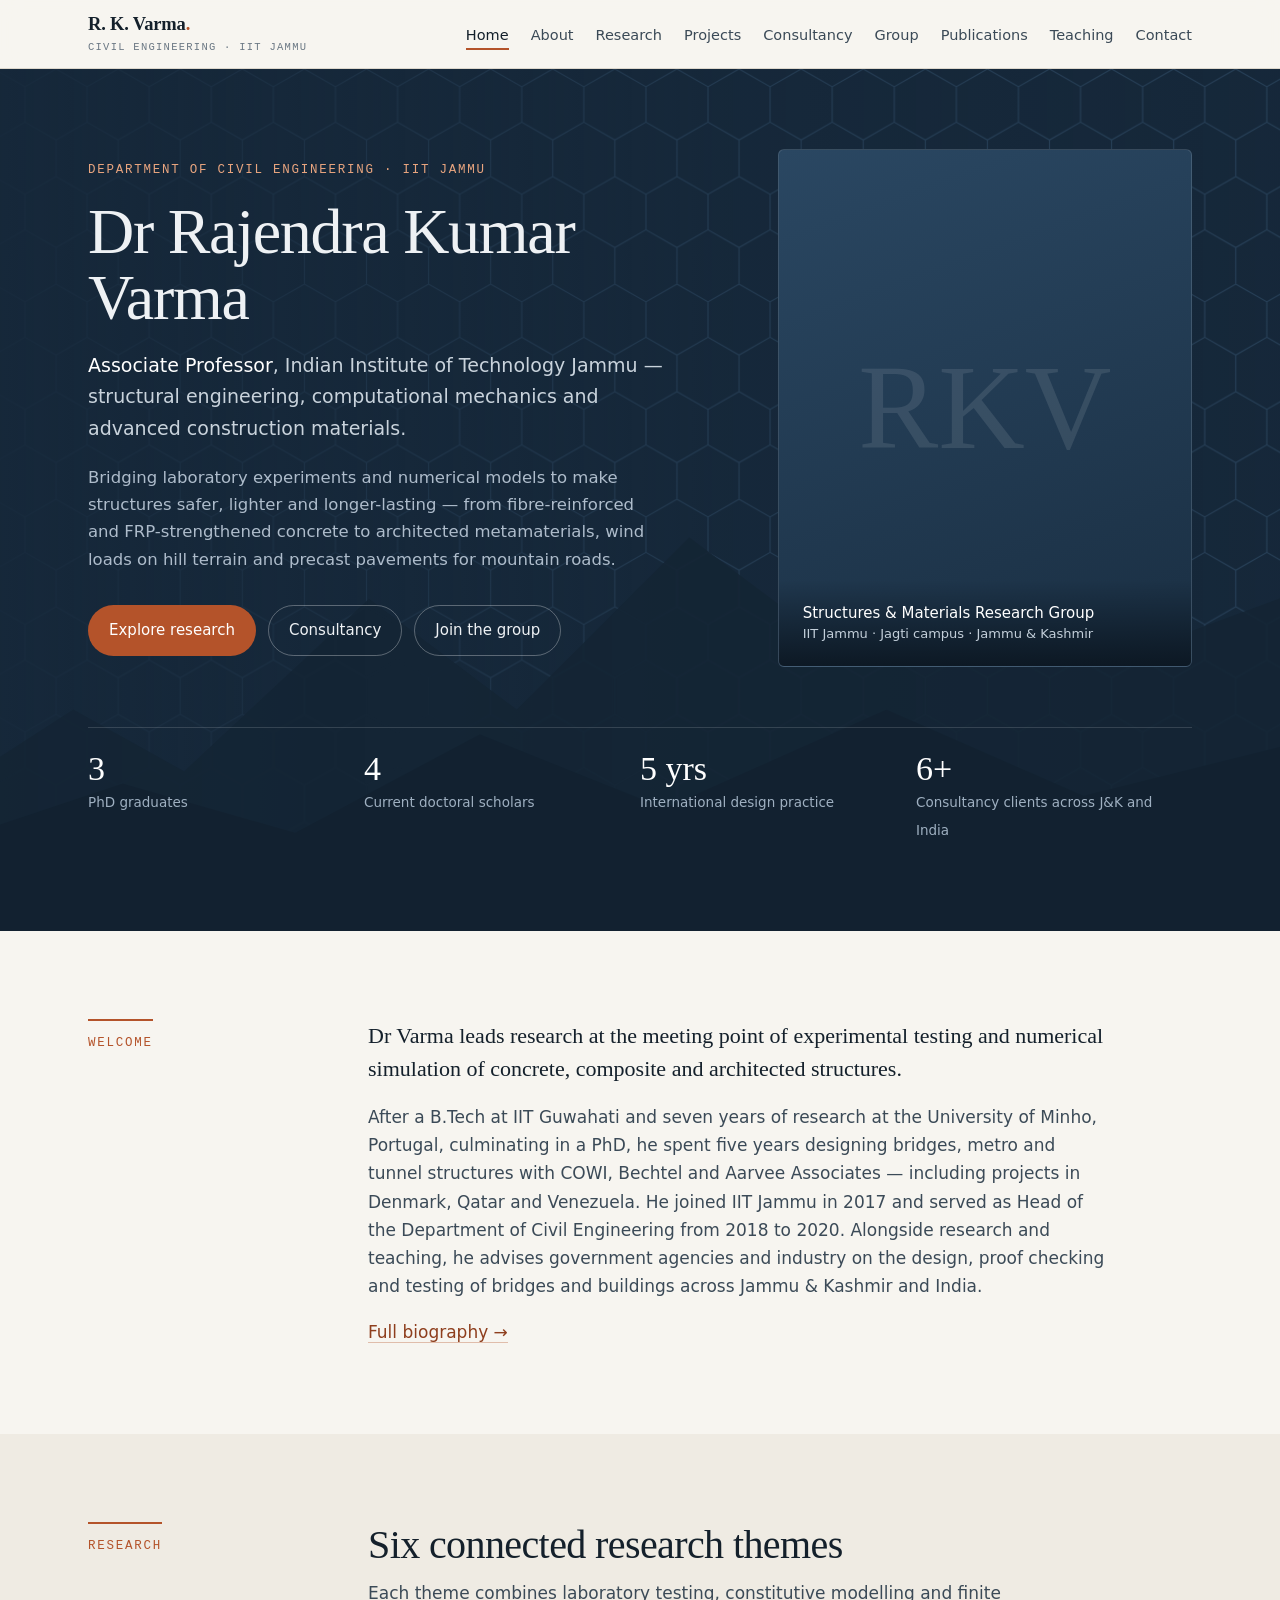
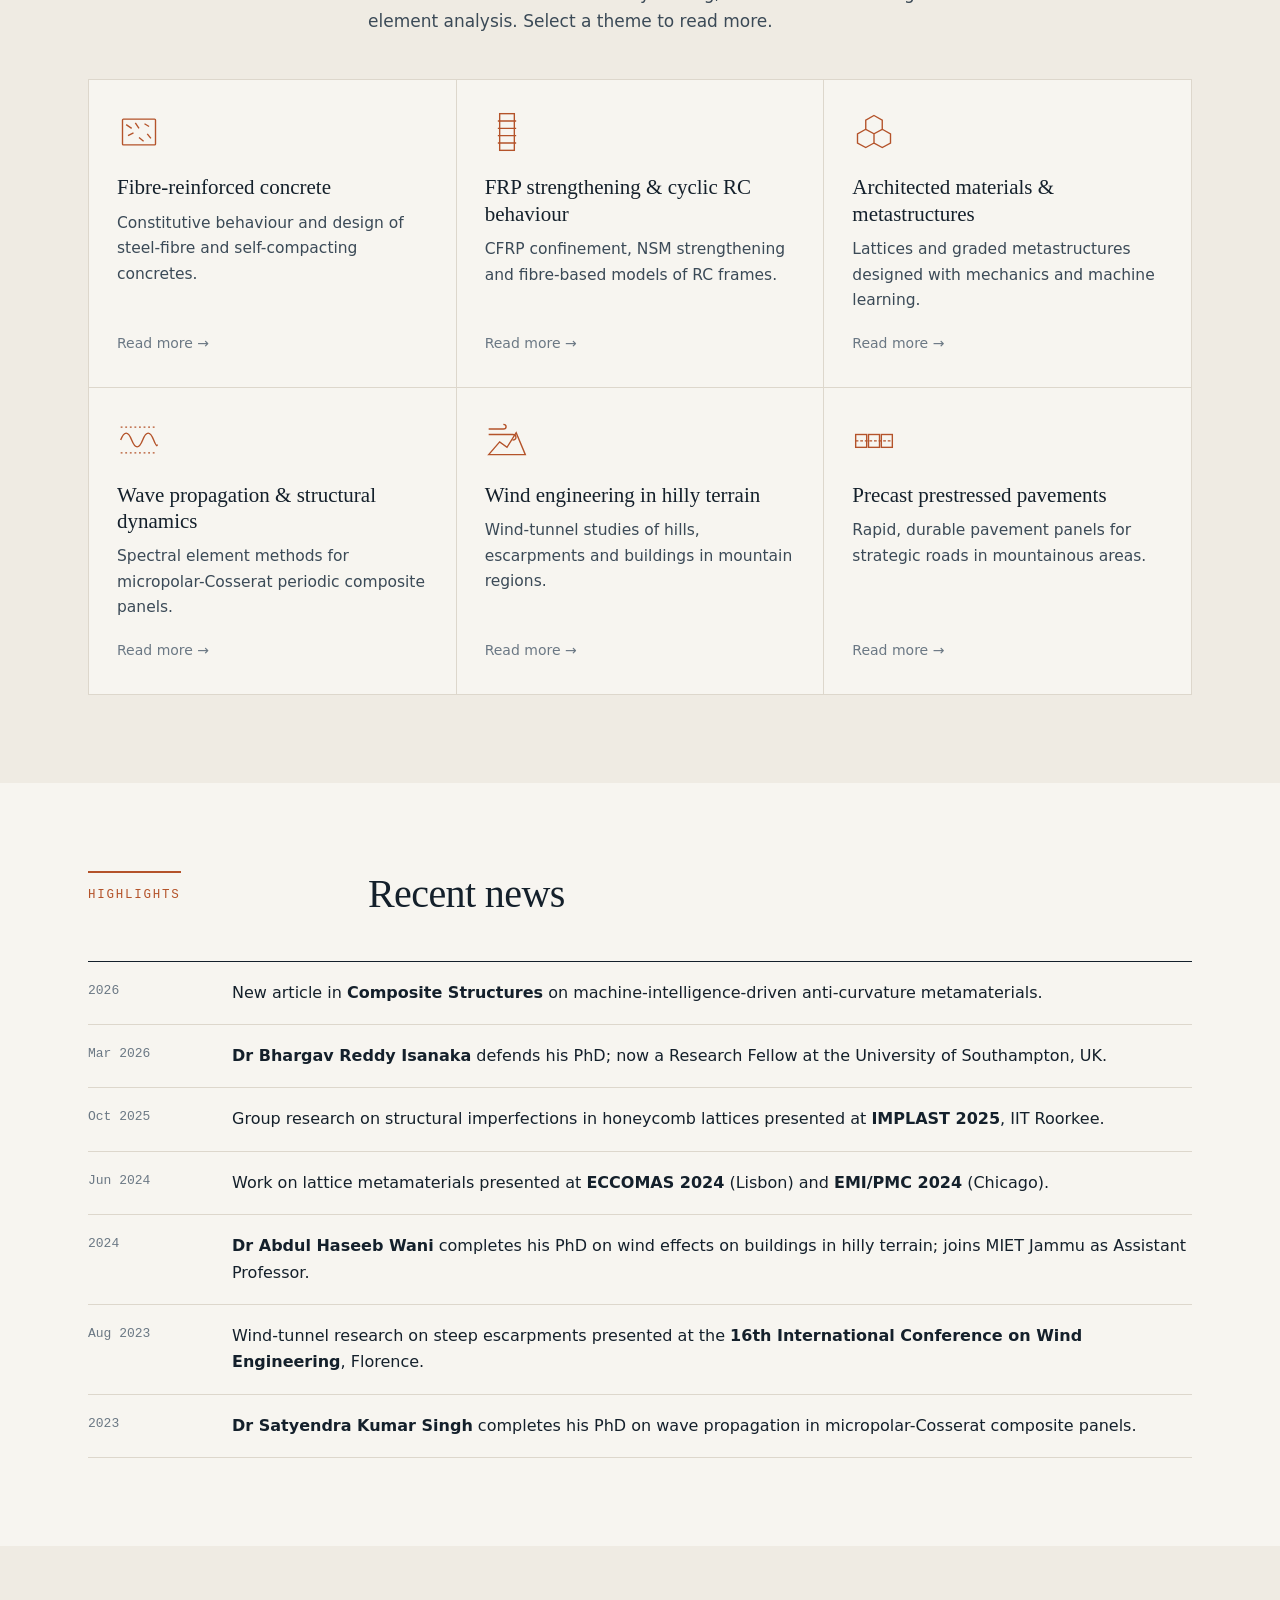
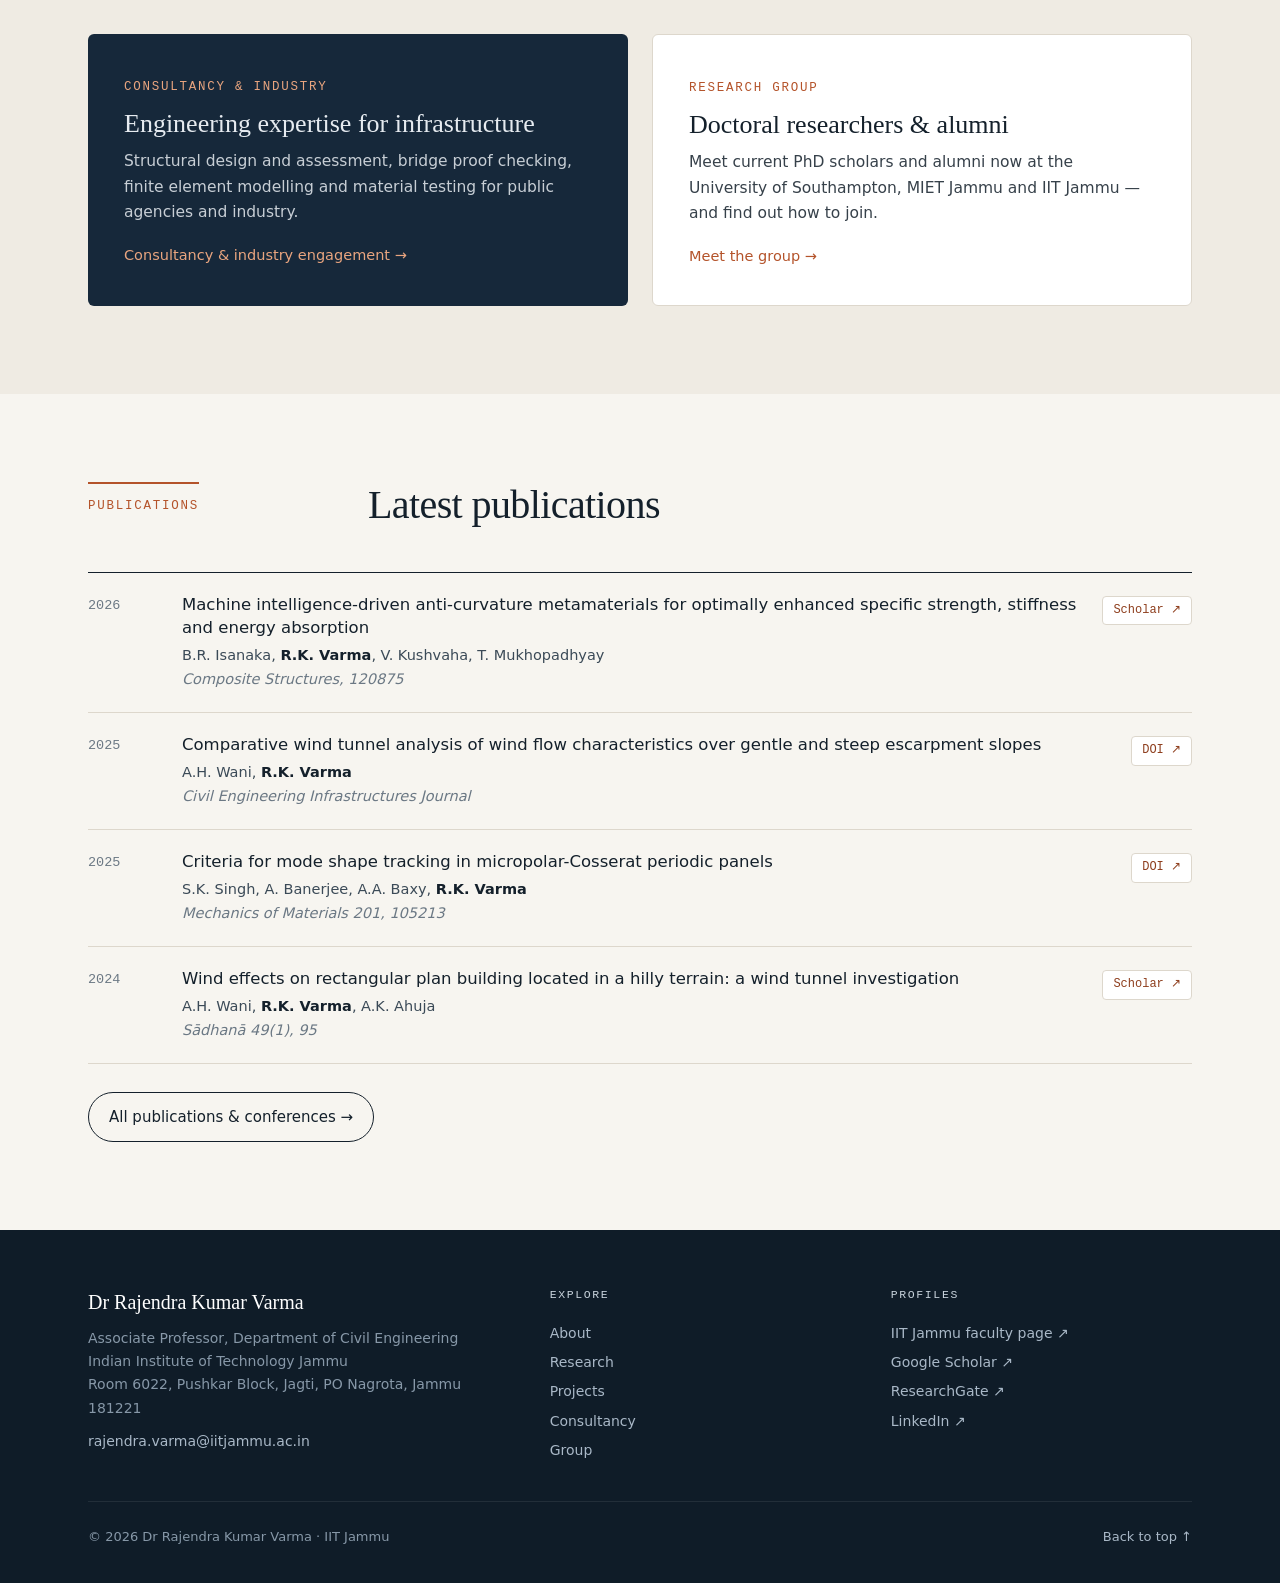
==== commit 7851d3d7: "Add files via upload" ====
--- a/index.html
+++ b/index.html
@@ -48,7 +48,7 @@
     </div>
     <div class="stats">
       <div class="stat"><b>3</b><span>PhD graduates</span></div>
-      <div class="stat"><b>3</b><span>Current doctoral scholars</span></div>
+      <div class="stat"><b>4</b><span>Current doctoral scholars</span></div>
       <div class="stat"><b>5 yrs</b><span>International design practice</span></div>
       <div class="stat"><b>6+</b><span>Consultancy clients across J&amp;K and India</span></div>
     </div>
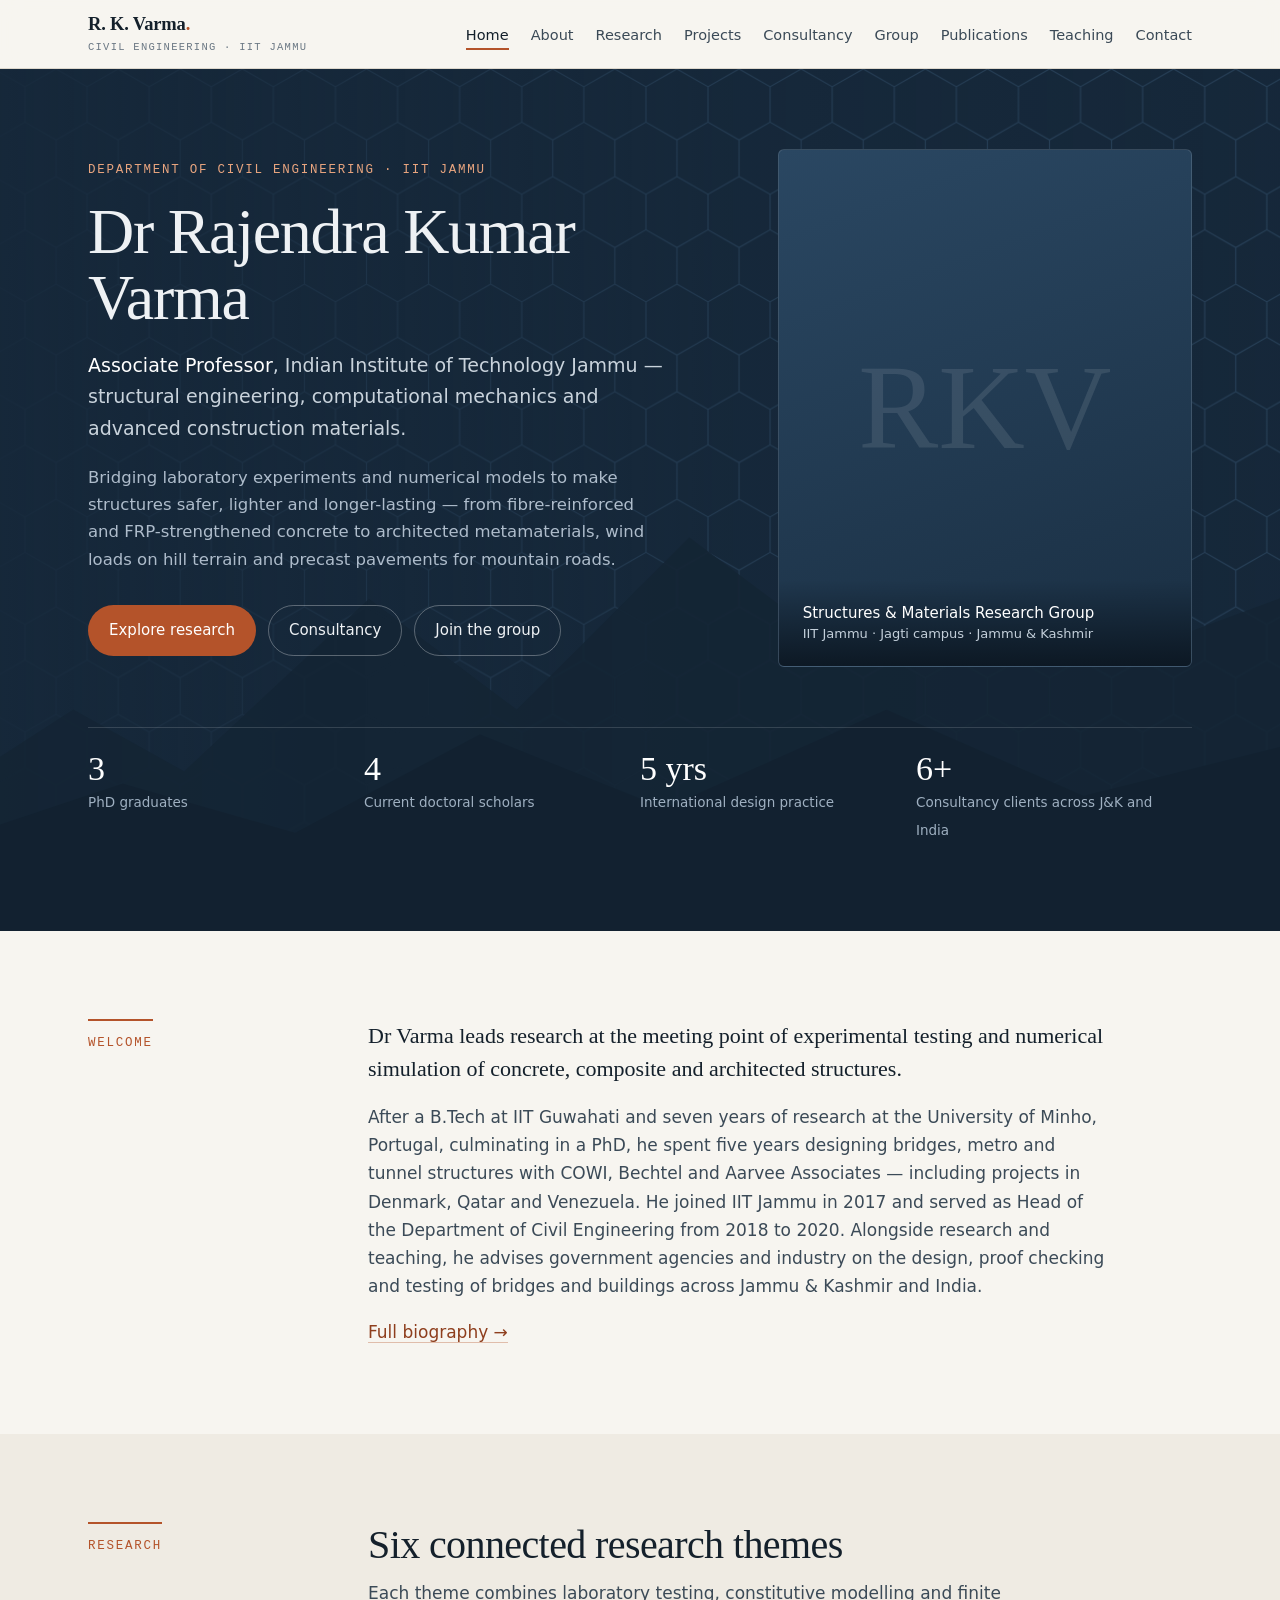
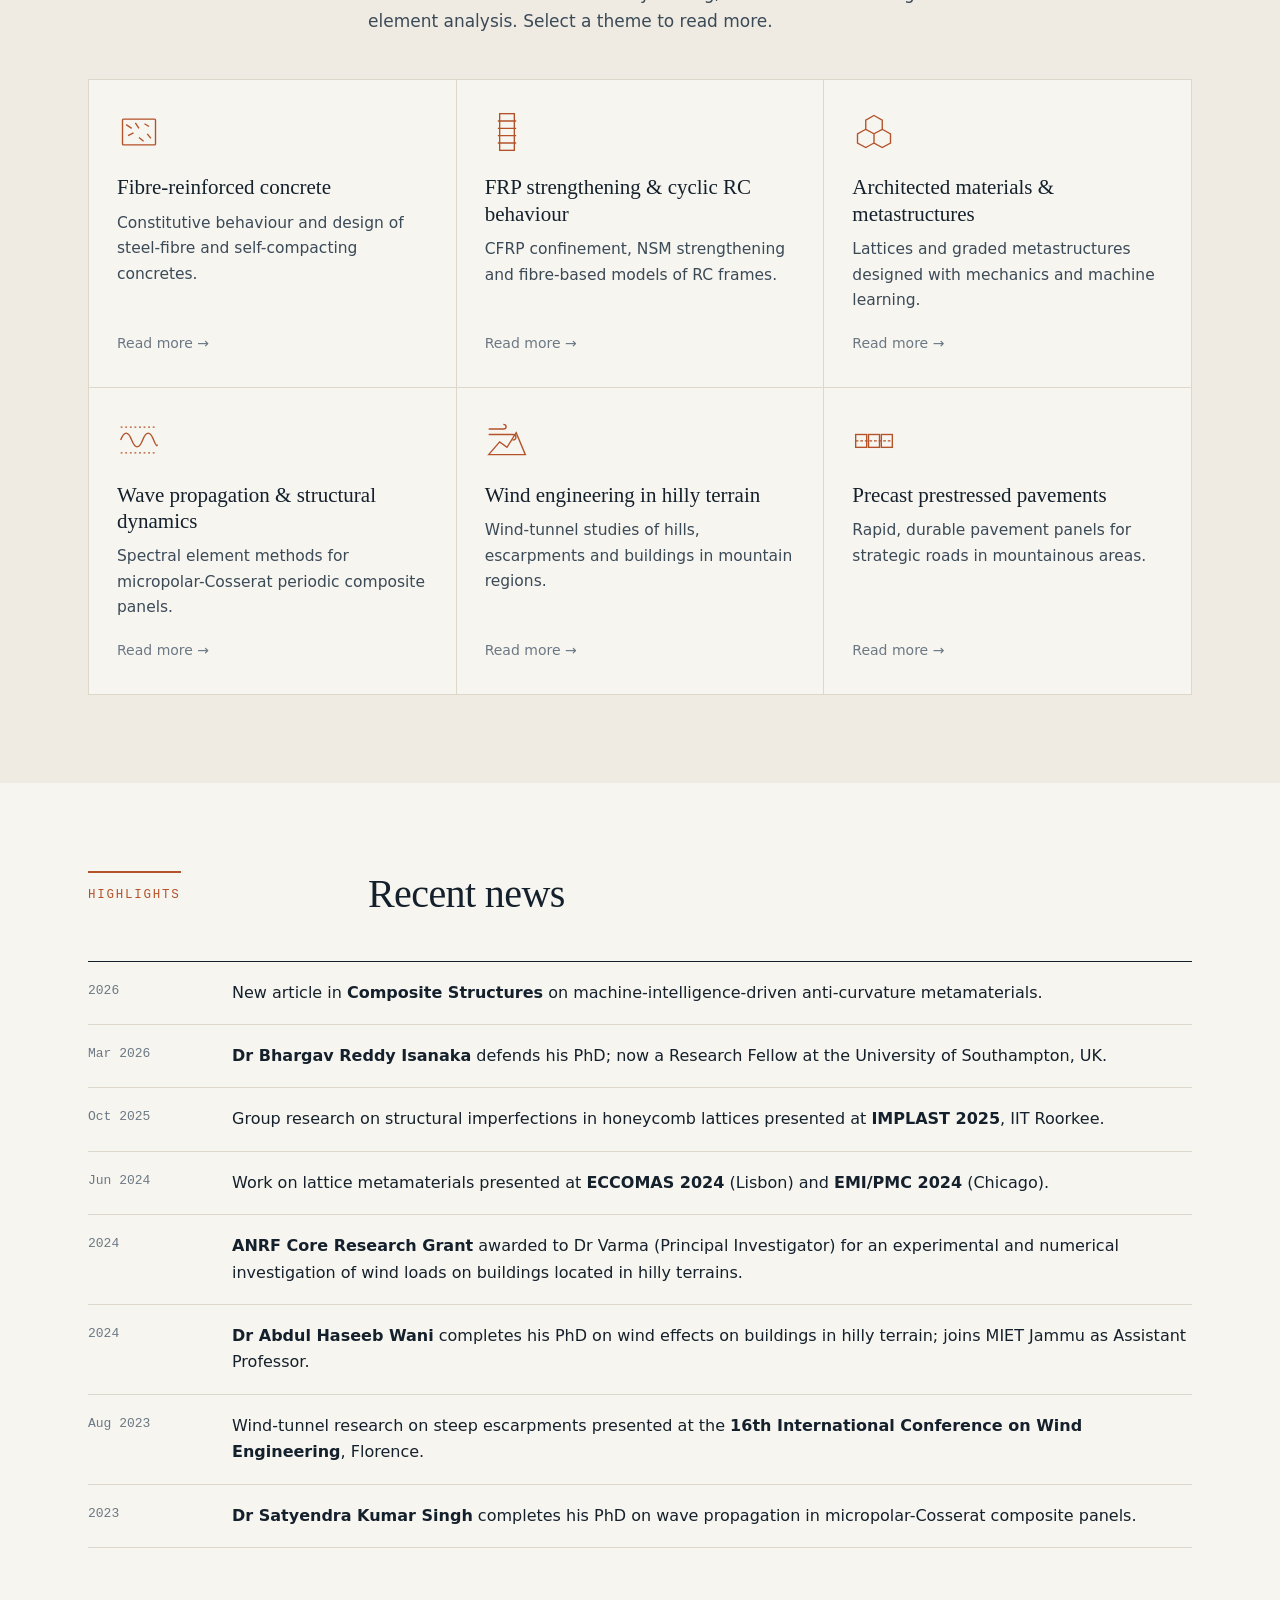
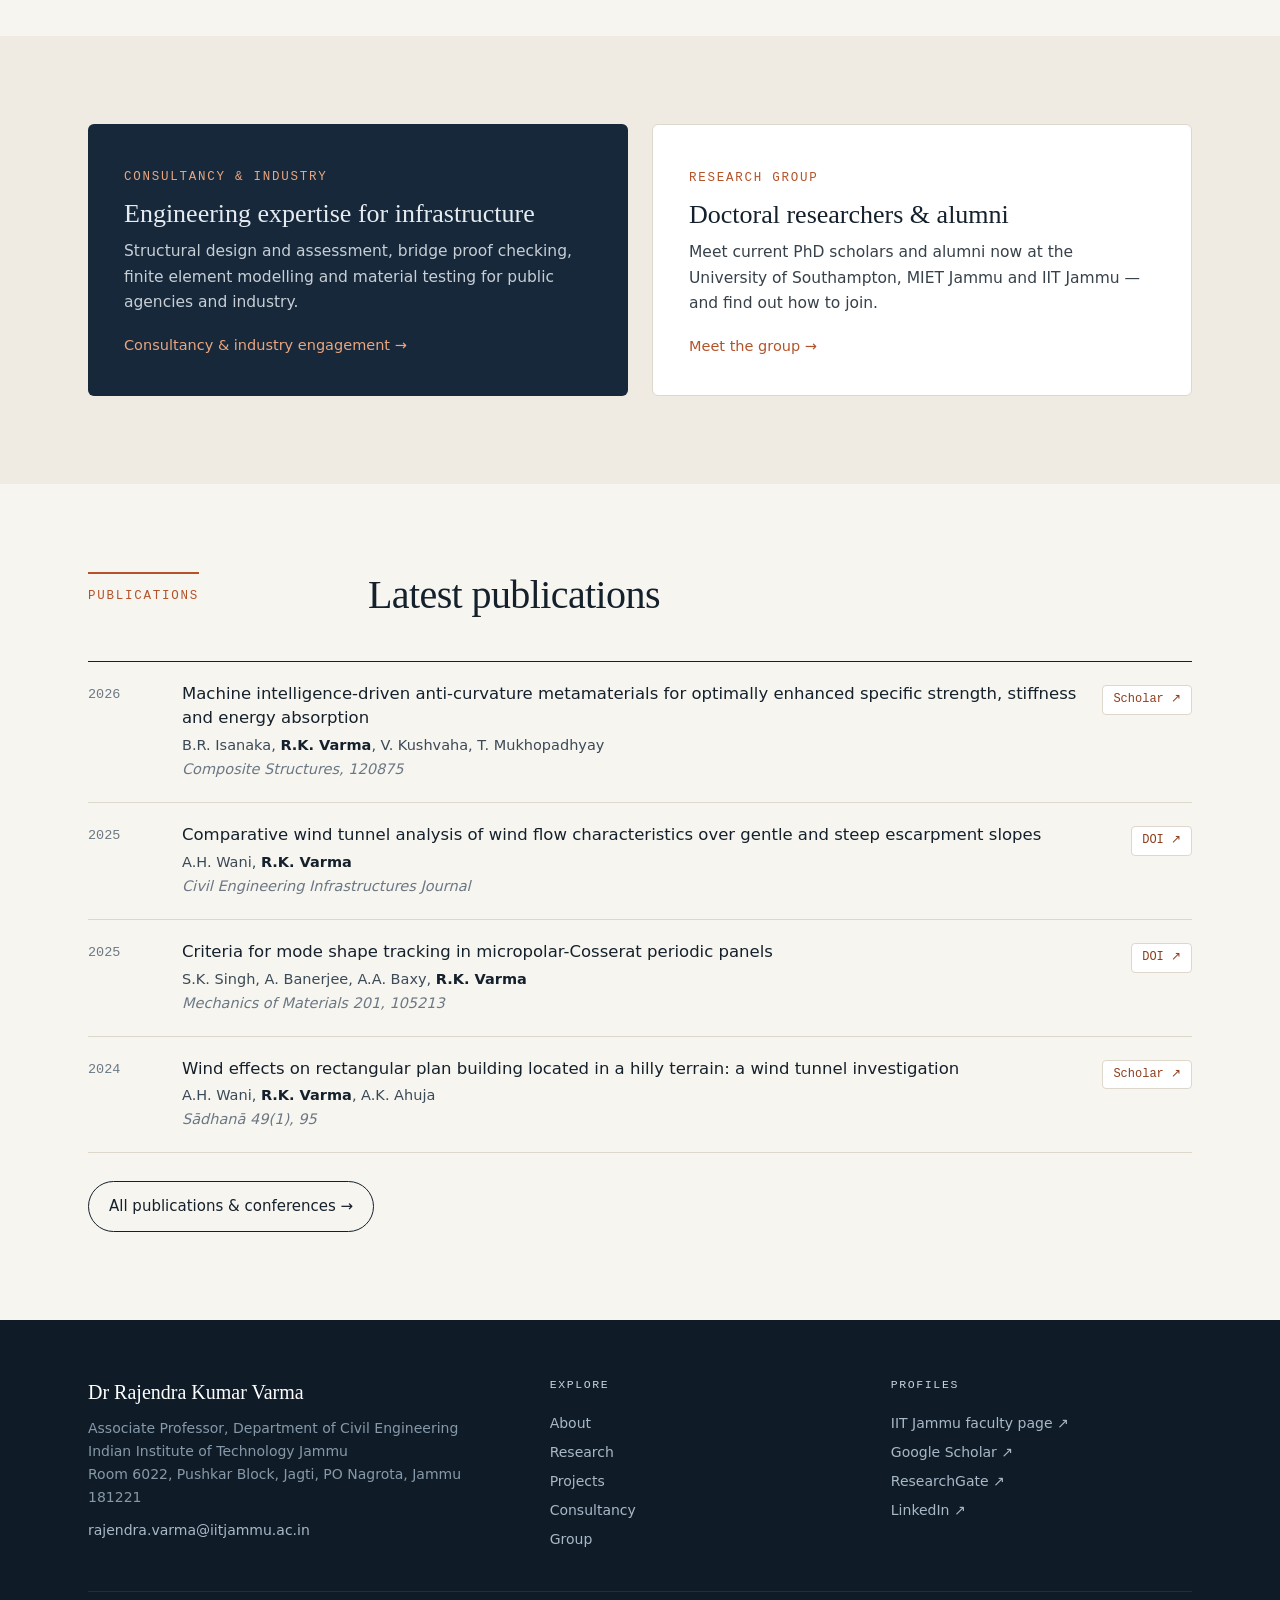
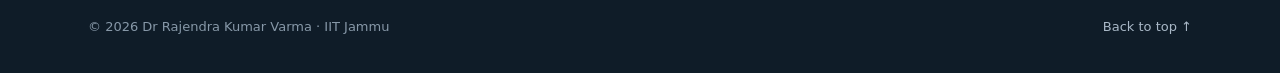
==== commit 34bdb22f: "Add files via upload" ====
--- a/index.html
+++ b/index.html
@@ -83,6 +83,7 @@
       <li><span class="d">Mar 2026</span><span class="t"><b>Dr Bhargav Reddy Isanaka</b> defends his PhD; now a Research Fellow at the University of Southampton, UK.</span></li>
       <li><span class="d">Oct 2025</span><span class="t">Group research on structural imperfections in honeycomb lattices presented at <b>IMPLAST 2025</b>, IIT Roorkee.</span></li>
       <li><span class="d">Jun 2024</span><span class="t">Work on lattice metamaterials presented at <b>ECCOMAS 2024</b> (Lisbon) and <b>EMI/PMC 2024</b> (Chicago).</span></li>
+      <li><span class="d">2024</span><span class="t"><b>ANRF Core Research Grant</b> awarded to Dr Varma (Principal Investigator) for an experimental and numerical investigation of wind loads on buildings located in hilly terrains.</span></li>
       <li><span class="d">2024</span><span class="t"><b>Dr Abdul Haseeb Wani</b> completes his PhD on wind effects on buildings in hilly terrain; joins MIET Jammu as Assistant Professor.</span></li>
       <li><span class="d">Aug 2023</span><span class="t">Wind-tunnel research on steep escarpments presented at the <b>16th International Conference on Wind Engineering</b>, Florence.</span></li>
       <li><span class="d">2023</span><span class="t"><b>Dr Satyendra Kumar Singh</b> completes his PhD on wave propagation in micropolar-Cosserat composite panels.</span></li>
@@ -110,6 +111,14 @@
 </main>
 <script src="data.js"></script>
 <script src="site.js"></script>
+<script type="application/ld+json">
+{"@context":"https://schema.org","@type":"Person","name":"Rajendra Kumar Varma","alternateName":["Dr Rajendra Kumar Varma","R. K. Varma","Rajendra K. Varma","Dr R K Varma"],
+"jobTitle":"Associate Professor","url":"https://rkv-research-group.github.io/","email":"mailto:rajendra.varma@iitjammu.ac.in",
+"worksFor":{"@type":"CollegeOrUniversity","name":"Indian Institute of Technology Jammu","department":{"@type":"Organization","name":"Department of Civil Engineering"}},
+"alumniOf":[{"@type":"CollegeOrUniversity","name":"University of Minho"},{"@type":"CollegeOrUniversity","name":"Indian Institute of Technology Guwahati"}],
+"knowsAbout":["Structural engineering","Fibre-reinforced concrete","FRP strengthening","Finite element method","Architected materials","Metamaterials","Wind engineering","Precast prestressed pavements"],
+"sameAs":["https://iitjammu.ac.in/faculty/~rajendrakvarma","https://scholar.google.com/citations?user=NxhLUnAAAAAJ","https://www.researchgate.net/profile/Rajendra-Varma","https://www.linkedin.com/in/rajendra-kumar-56a083a/"]}
+</script>
 <script>
 document.getElementById('latest').innerHTML = PUBS.slice(0,4).map(p=>{const L=pubLink(p);return `<li class="pub"><div class="y">${p.y}</div><div><div class="t"><a href="${L.href}" target="_blank" rel="noopener">${p.t}</a></div><div class="a">${boldMe(p.a)}</div><div class="v">${p.v}</div></div><div class="l"><a href="${L.href}" target="_blank" rel="noopener">${L.label}</a></div></li>`}).join('');
 </script>
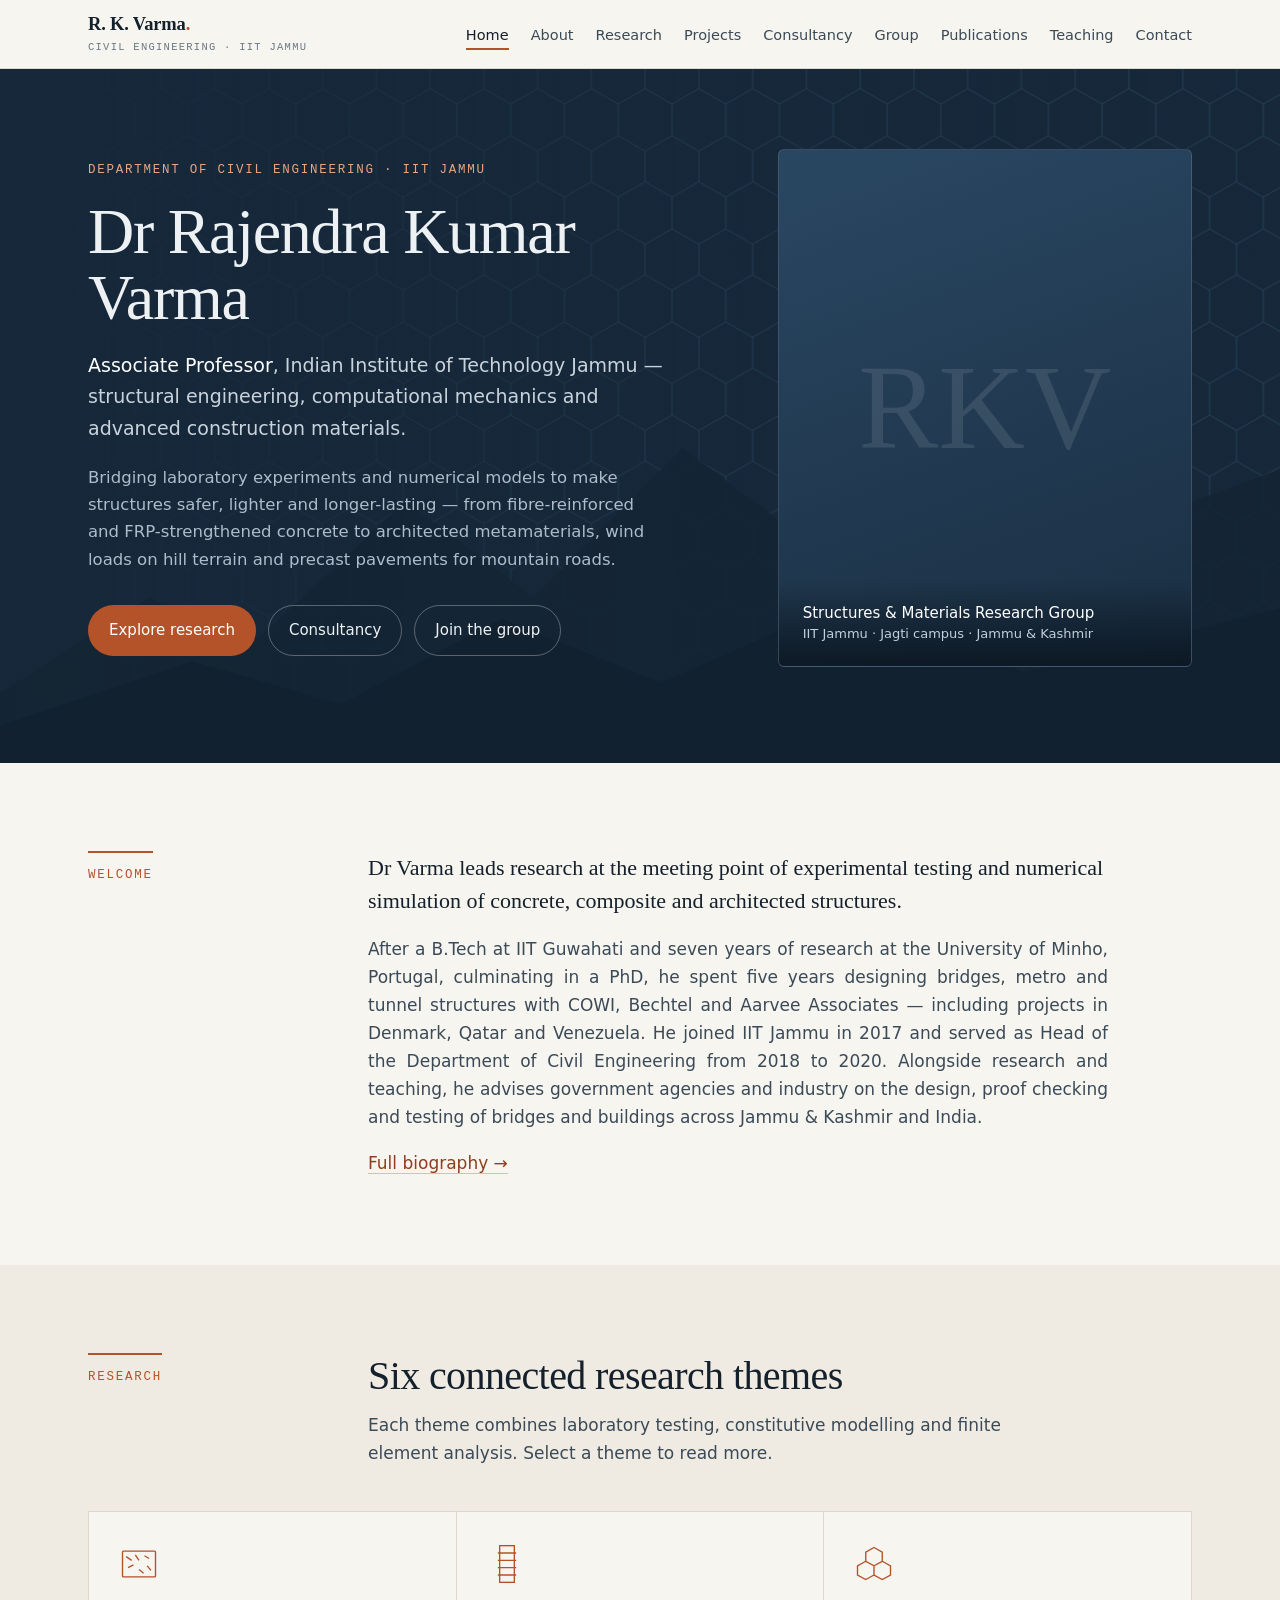
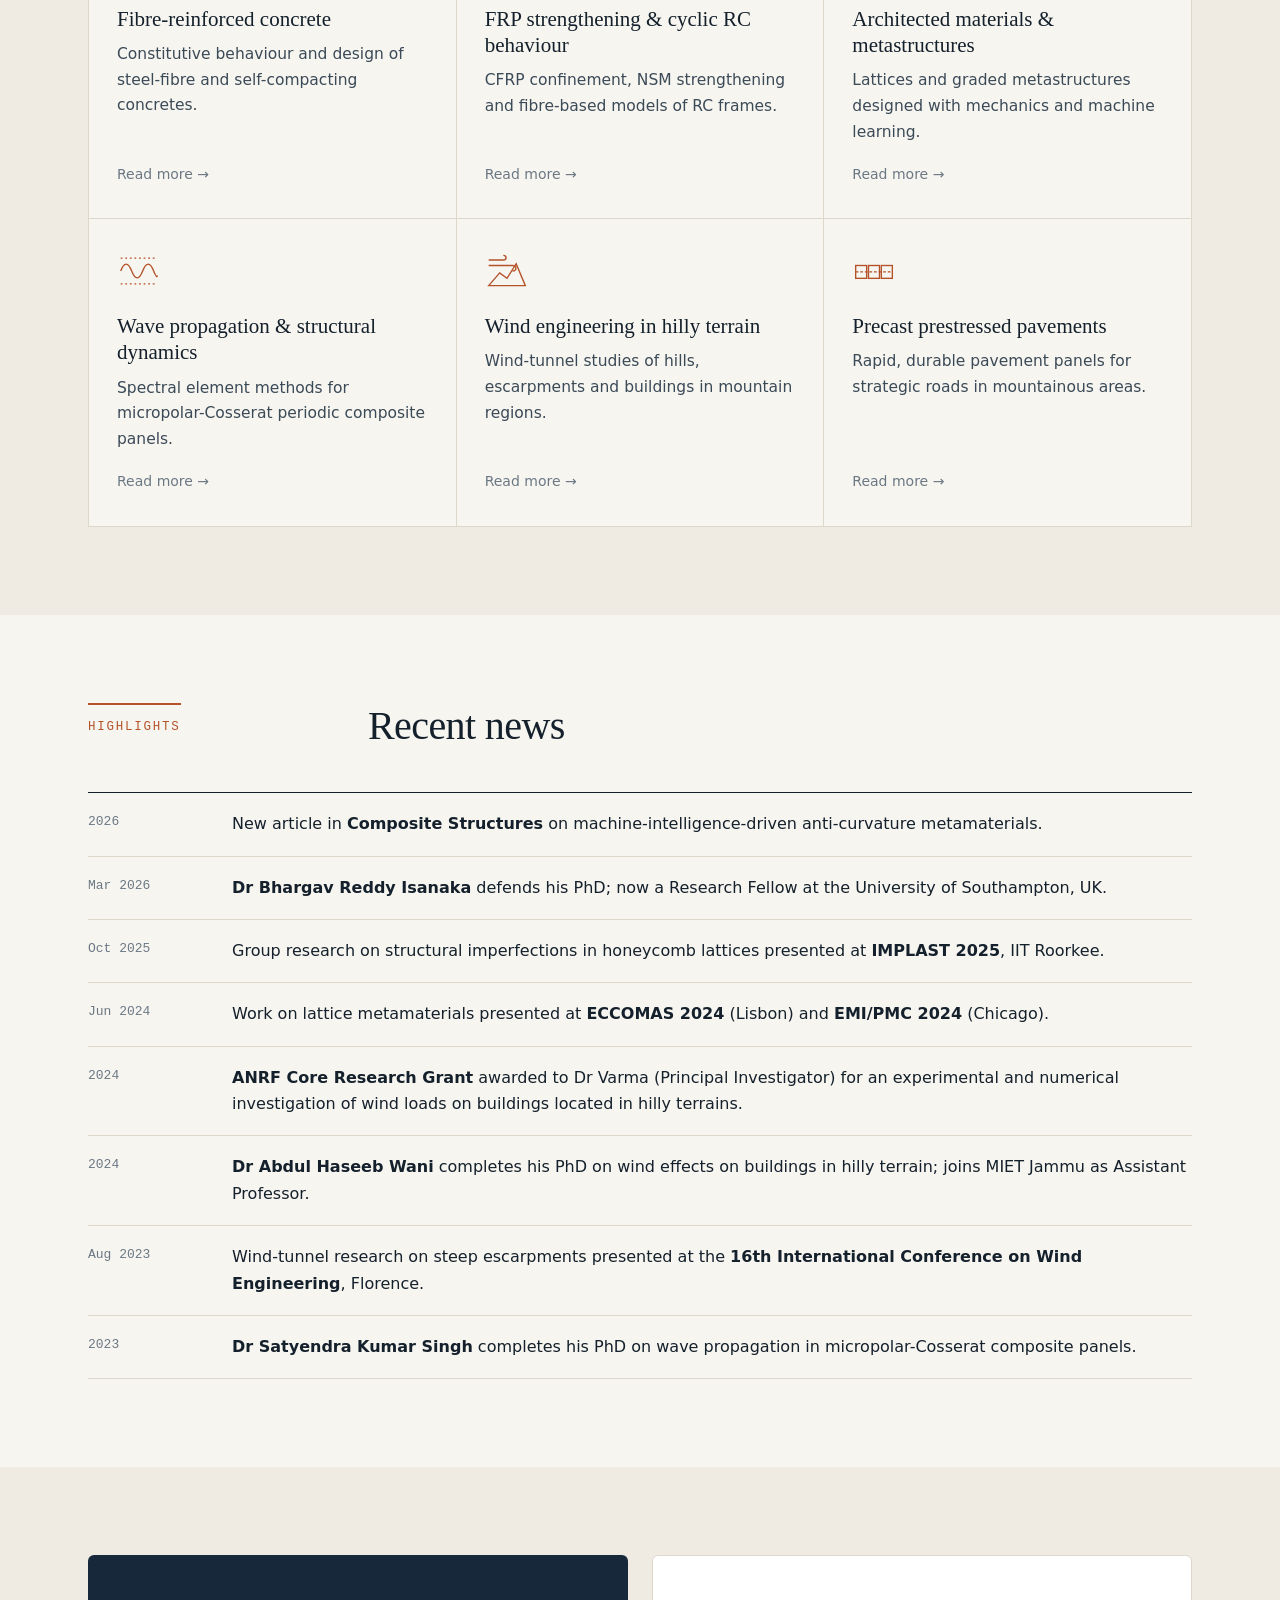
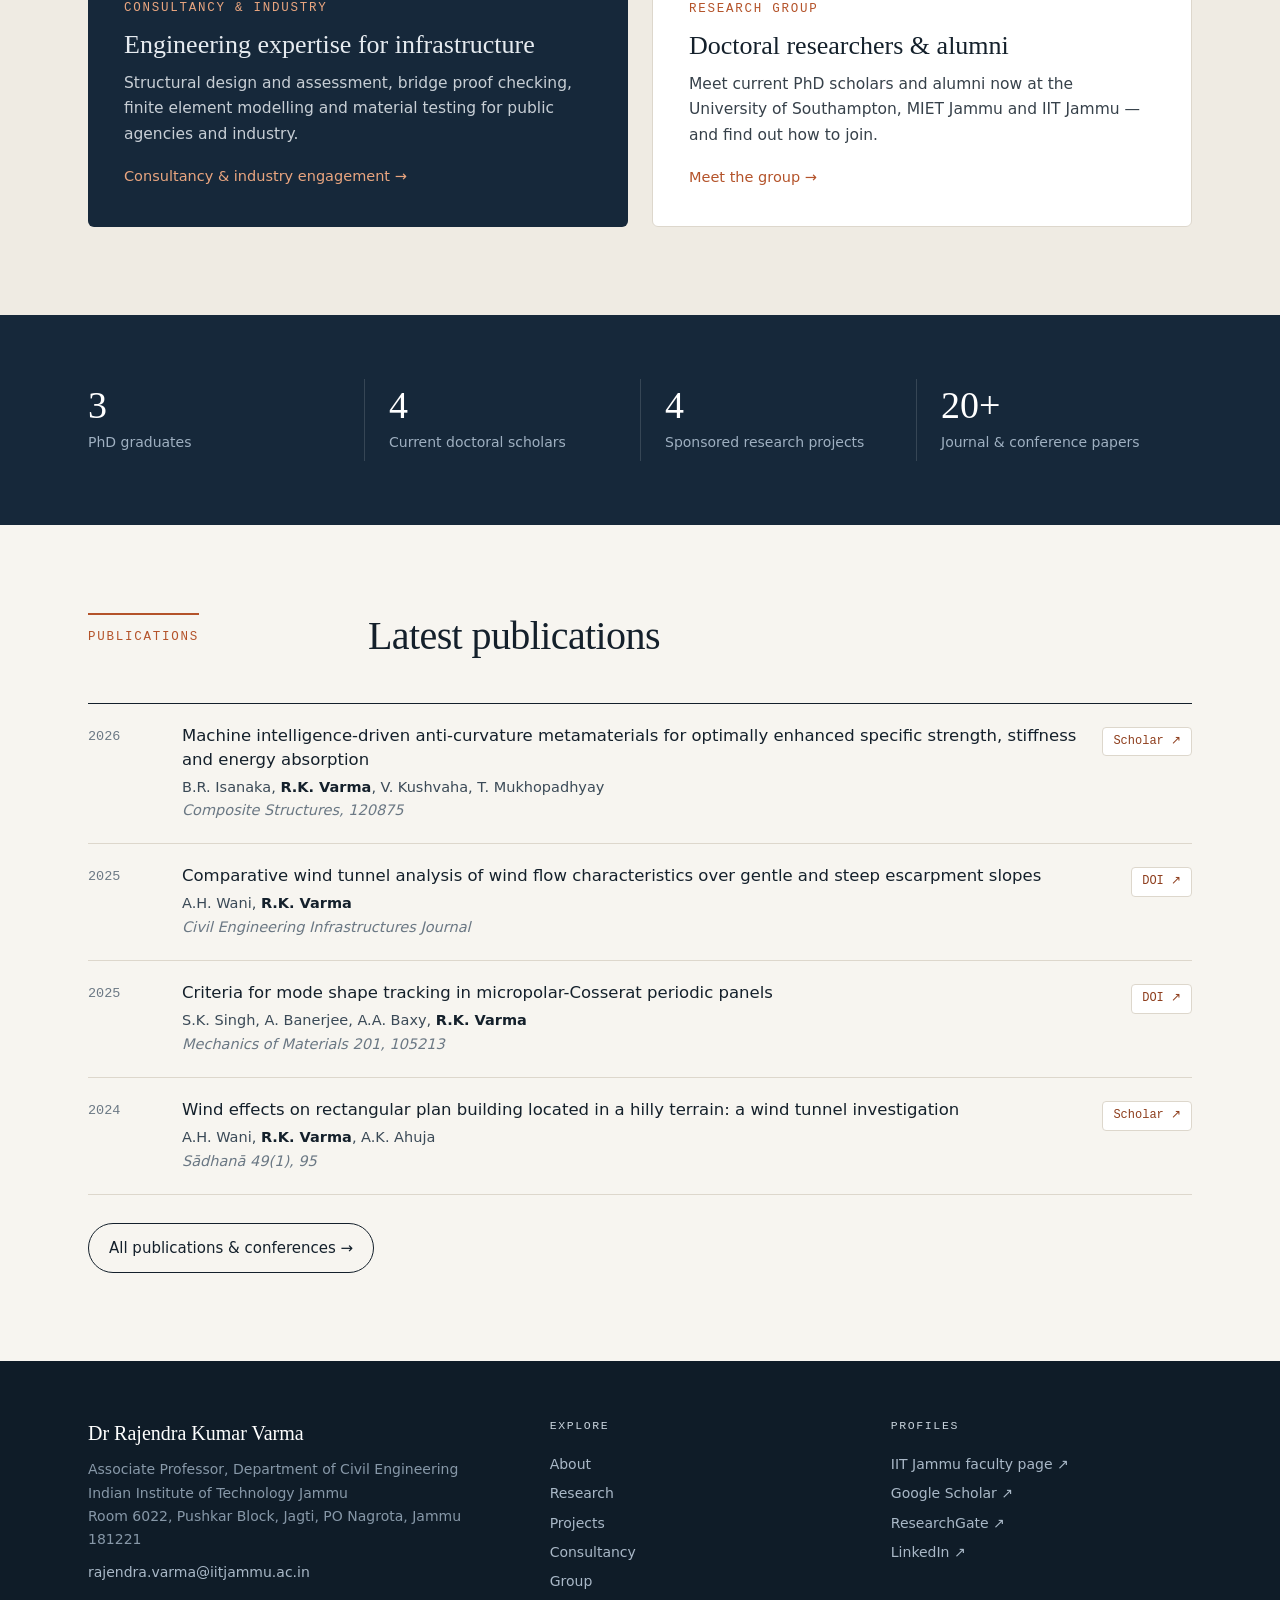
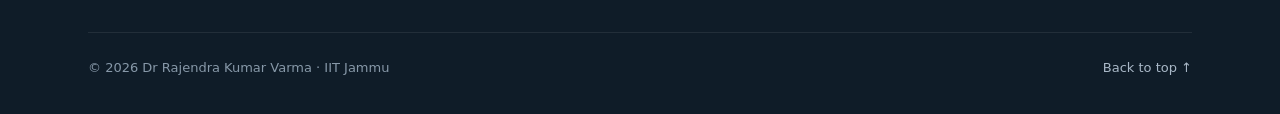
==== commit 55ec80ee: "Add files via upload" ====
--- a/index.html
+++ b/index.html
@@ -45,12 +45,6 @@
         <img data-optional src="varma.jpg" alt="Dr Rajendra Kumar Varma">
         <div class="cap"><b>Structures &amp; Materials Research Group</b>IIT Jammu · Jagti campus · Jammu &amp; Kashmir</div>
       </div>
-    </div>
-    <div class="stats">
-      <div class="stat"><b>3</b><span>PhD graduates</span></div>
-      <div class="stat"><b>4</b><span>Current doctoral scholars</span></div>
-      <div class="stat"><b>5 yrs</b><span>International design practice</span></div>
-      <div class="stat"><b>6+</b><span>Consultancy clients across J&amp;K and India</span></div>
     </div>
   </div>
 </section>
@@ -100,6 +94,17 @@
   </div>
 </section>
 
+
+<section class="tight glance-sec">
+  <div class="wrap">
+    <div class="glance reveal">
+      <div><b>3</b><span>PhD graduates</span></div>
+      <div><b>4</b><span>Current doctoral scholars</span></div>
+      <div><b>4</b><span>Sponsored research projects</span></div>
+      <div><b>20+</b><span>Journal &amp; conference papers</span></div>
+    </div>
+  </div>
+</section>
 <section>
   <div class="wrap">
     <div class="sec-head"><div class="sec-num">Publications</div>
--- a/style.css
+++ b/style.css
@@ -45,7 +45,7 @@
 .textlink:hover{border-color:var(--accent)}
 
 /* ---------- home hero ---------- */
-.hero{position:relative;overflow:hidden;padding:80px 0 88px;background:var(--navy);color:#eef1f4}
+.hero{position:relative;overflow:hidden;padding:80px 0 96px;background:var(--navy);color:#eef1f4}
 .hero .wrap{position:relative;z-index:2}
 .hero-grid{display:grid;grid-template-columns:1.3fr .85fr;gap:56px;align-items:center}
 .eyebrow{font-family:var(--mono);font-size:12.5px;letter-spacing:.14em;text-transform:uppercase;color:var(--accent-soft)}
@@ -321,3 +321,35 @@
   .filters .count{margin-left:0;width:100%}
 }
 @media (prefers-reduced-motion:reduce){html{scroll-behavior:auto}.reveal{opacity:1;transform:none;transition:none}}
+
+/* ---------- research figure galleries ---------- */
+.gallery{display:grid;grid-template-columns:1fr 1fr;gap:14px}
+.shot{grid-column:span 2;display:flex;flex-direction:column;background:#fff;border:1px solid var(--line);border-radius:6px;padding:14px;text-decoration:none;cursor:zoom-in;transition:box-shadow .2s,border-color .2s}
+.shot.half{grid-column:span 1}
+.shot:hover{border-color:var(--ink-3);box-shadow:0 10px 26px -16px rgba(20,32,43,.35)}
+.shot img{width:100%;height:auto;max-height:440px;object-fit:contain;margin:0 auto}
+.shot.half img{max-height:220px;min-height:120px}
+.shot.tall img{max-height:520px}
+.shot span{font-size:12.5px;line-height:1.45;color:var(--ink-3);margin-top:10px}
+.fig figcaption.methods{font-family:var(--mono);font-size:11.5px;letter-spacing:.06em;text-transform:uppercase;color:var(--accent);margin-top:14px}
+
+/* lightbox */
+.lb{position:fixed;inset:0;z-index:100;background:rgba(10,18,26,.92);display:none;align-items:center;justify-content:center;padding:40px 24px;flex-direction:column;cursor:zoom-out}
+.lb.open{display:flex}
+.lb img{max-width:min(1200px,100%);max-height:80vh;object-fit:contain;background:#fff;border-radius:4px;padding:10px}
+.lb p{color:#dbe3ea;font-size:14.5px;margin-top:14px;max-width:900px;text-align:center}
+.lb button{position:absolute;top:18px;right:22px;background:none;border:1px solid rgba(255,255,255,.3);color:#fff;border-radius:99px;padding:6px 14px;font:500 14px var(--sans);cursor:pointer}
+
+/* ---------- home: at a glance ---------- */
+.glance-sec{background:var(--navy)}
+.glance{display:grid;grid-template-columns:repeat(4,1fr)}
+.glance div{padding:6px 24px;border-left:1px solid rgba(255,255,255,.14)}
+.glance div:first-child{border-left:0;padding-left:0}
+.glance b{display:block;font-family:var(--serif);font-weight:500;font-size:38px;color:#fff;line-height:1.1}
+.glance span{font-size:14px;color:#9fb0c1}
+@media (max-width:760px){.glance{grid-template-columns:1fr 1fr;row-gap:22px}.glance div:nth-child(3){border-left:0;padding-left:0}}
+
+/* ---------- justified body text ---------- */
+.prose p,.theme p,.course p,.role-card p,.join p,.proj p{text-align:justify;hyphens:auto;-webkit-hyphens:auto}
+.prose p.lead{text-align:left;hyphens:manual}
+.shot.mid img{max-height:320px}
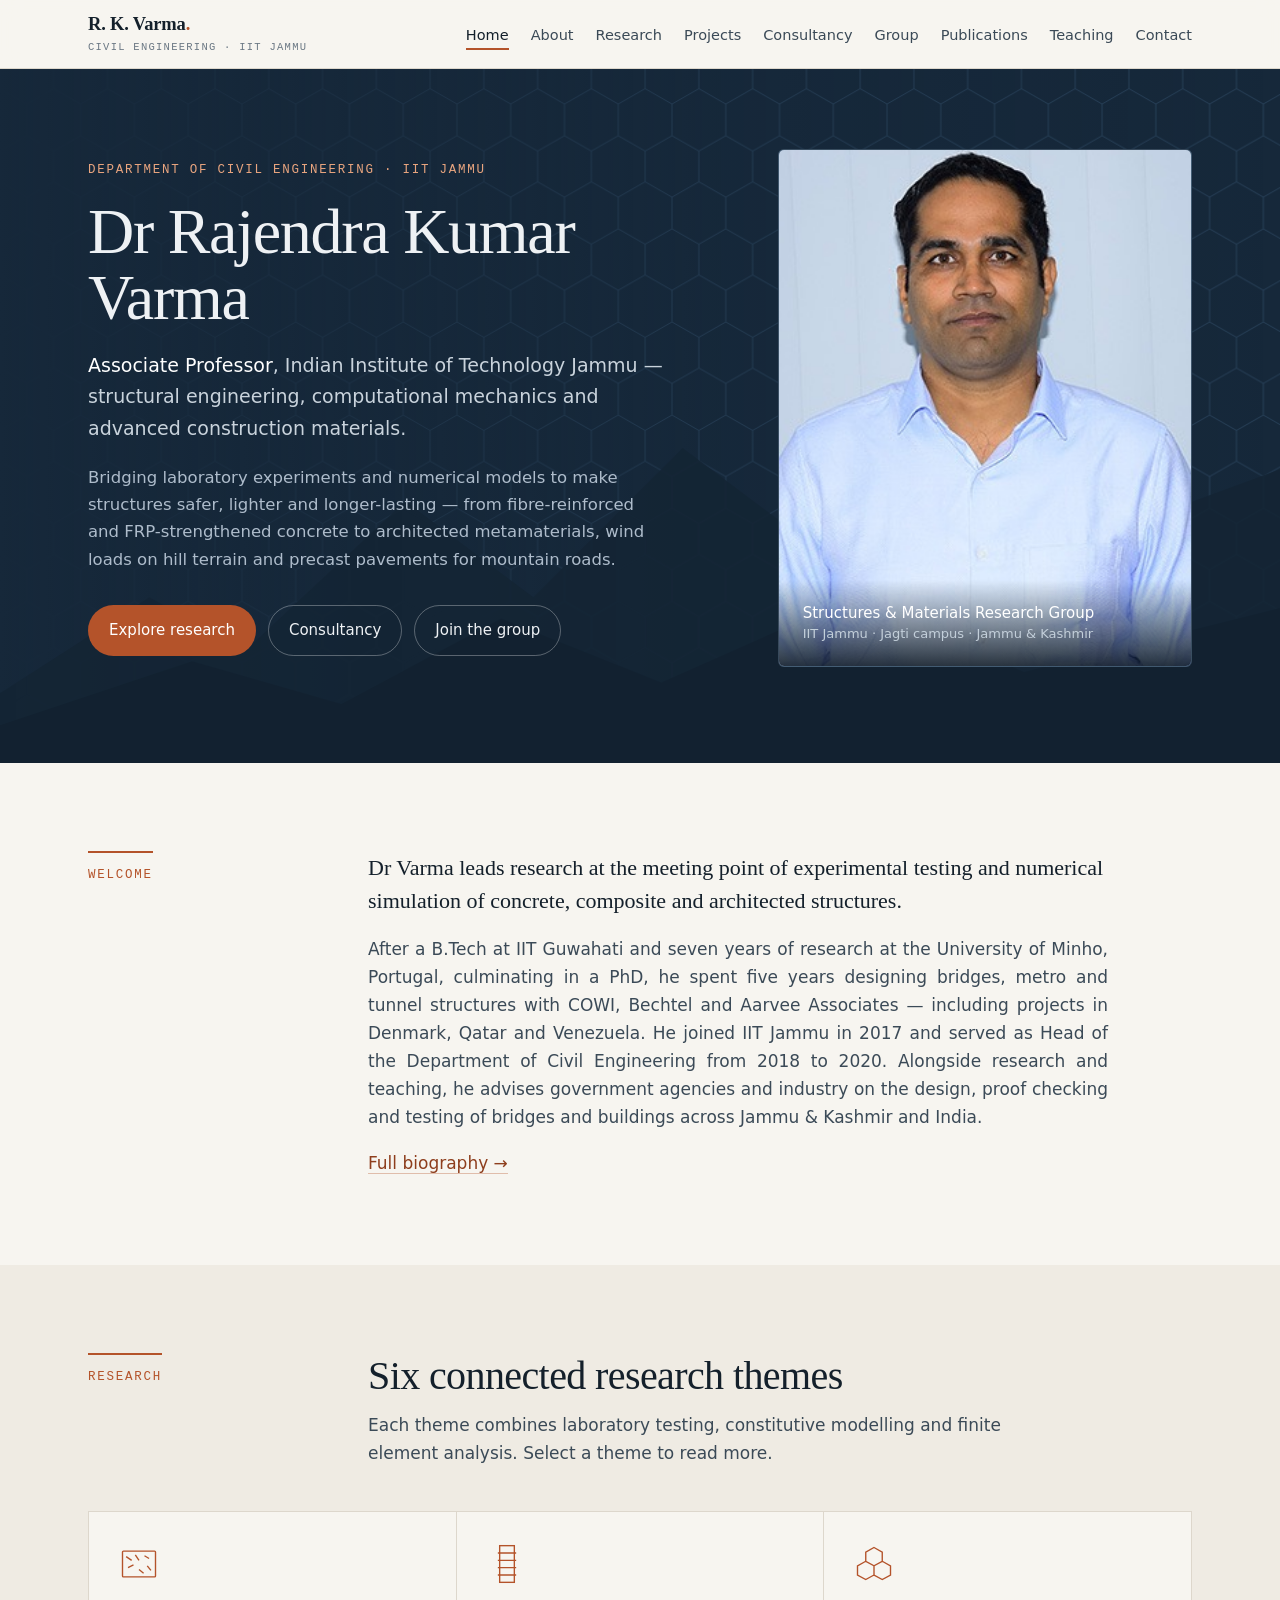
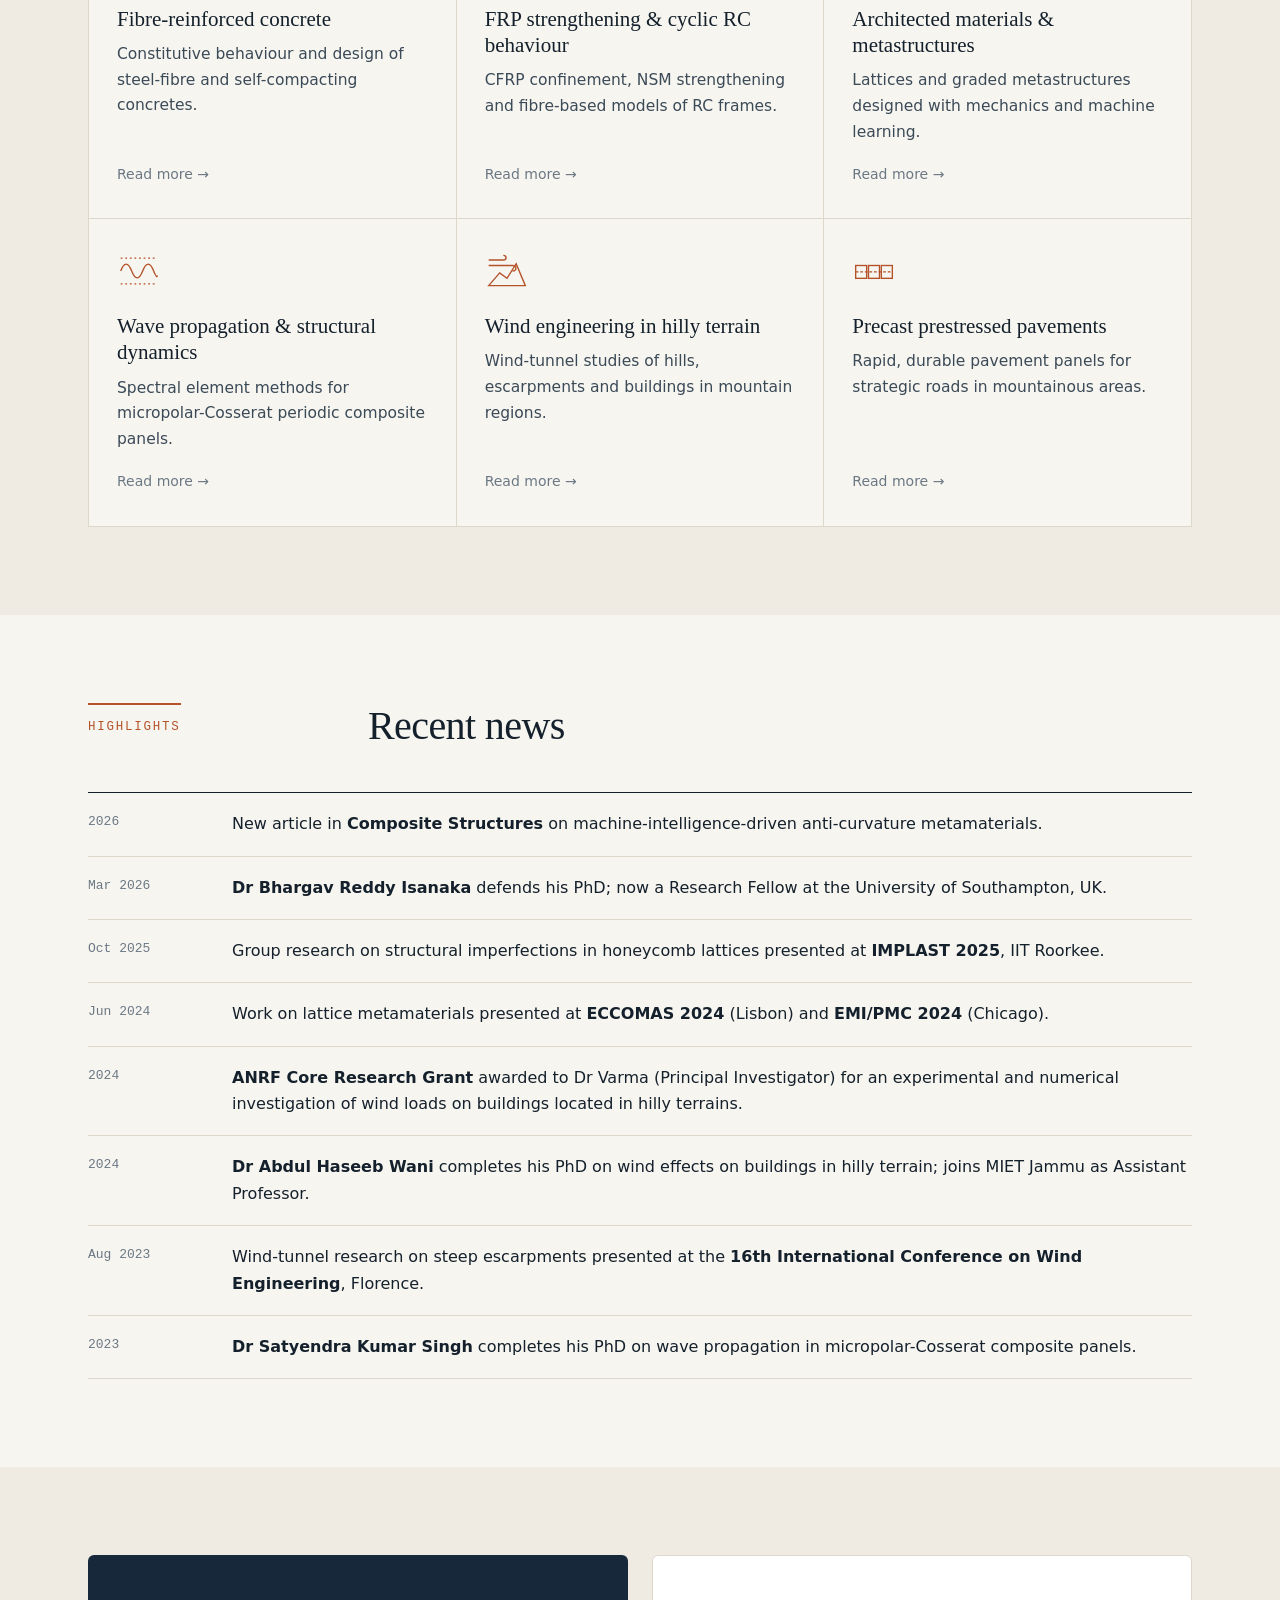
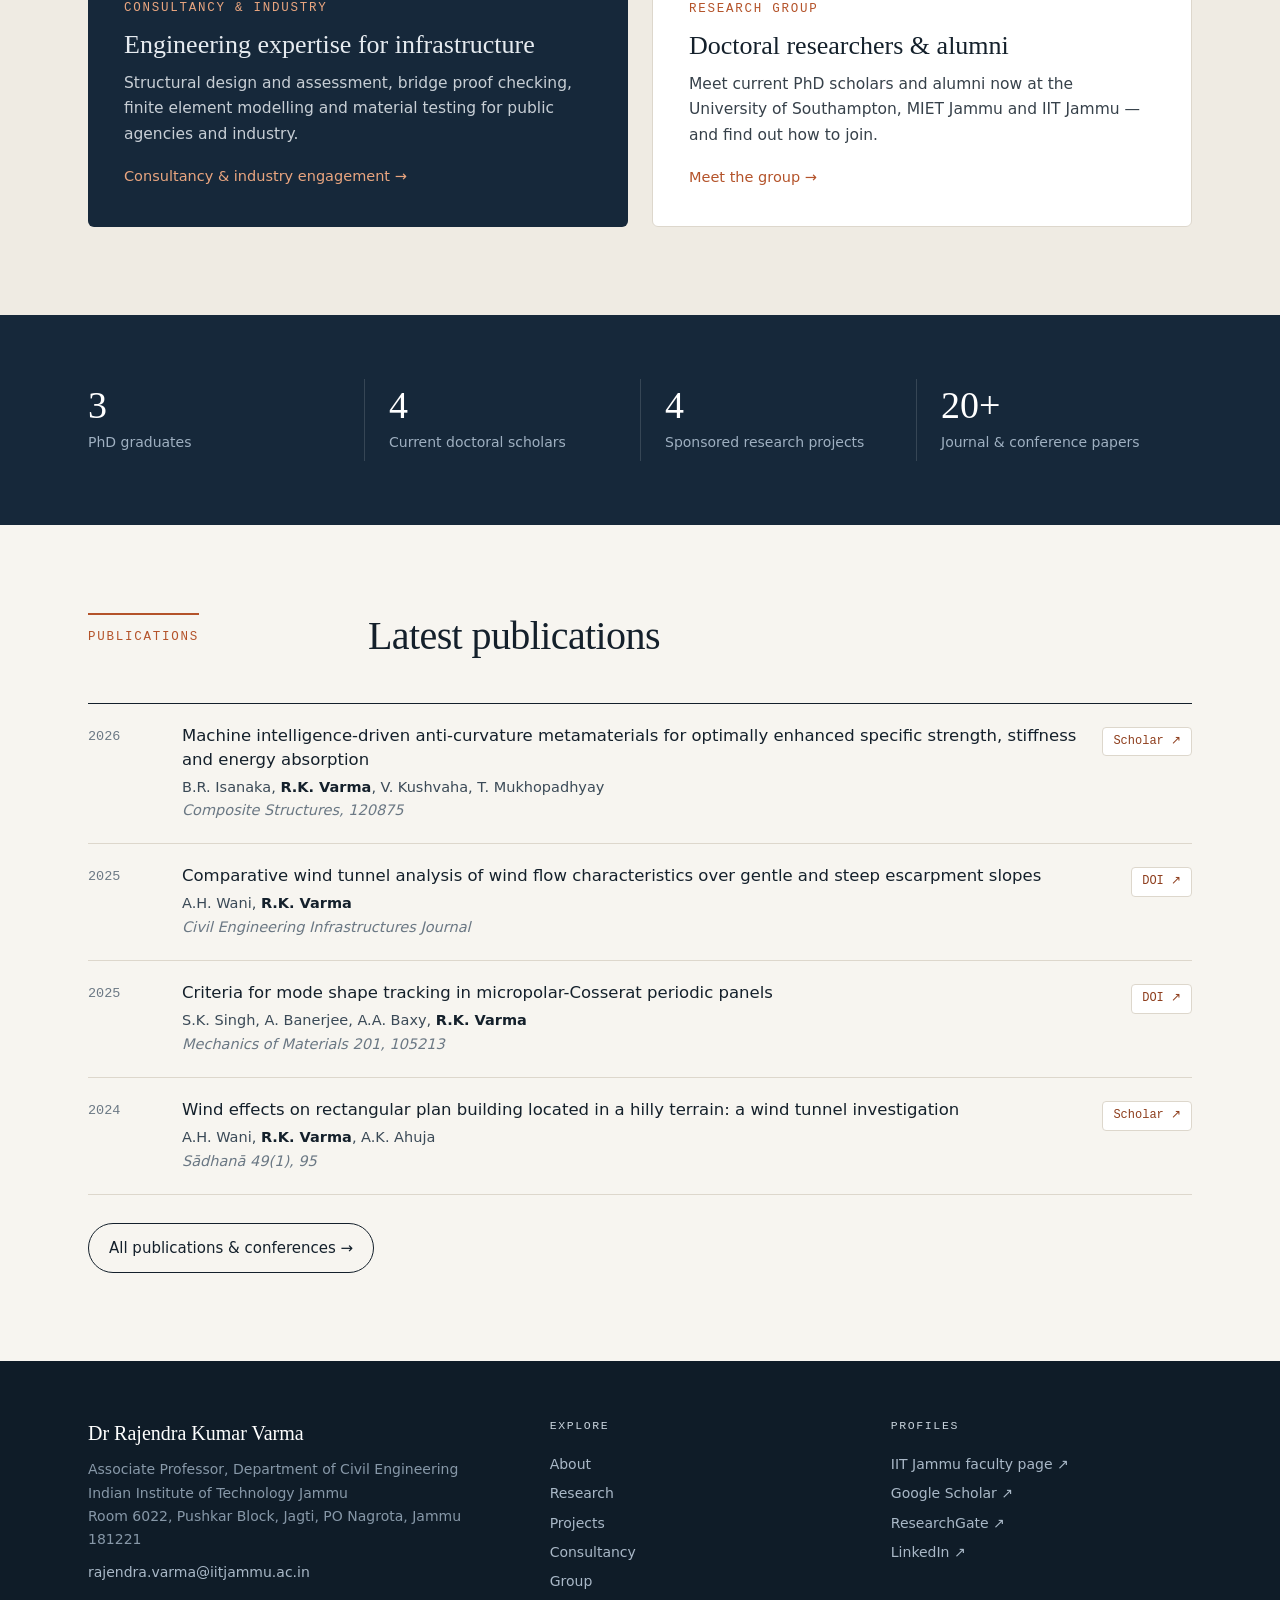
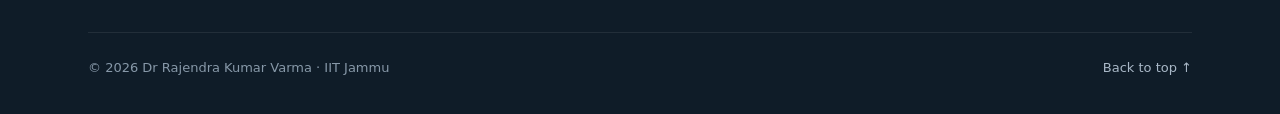
==== commit 53c5eaaf: "Add files via upload" ====
--- a/index.html
+++ b/index.html
@@ -15,7 +15,7 @@
 <link rel="preconnect" href="https://fonts.googleapis.com">
 <link rel="preconnect" href="https://fonts.gstatic.com" crossorigin>
 <link href="https://fonts.googleapis.com/css2?family=Fraunces:opsz,wght@9..144,400;9..144,500;9..144,600&family=IBM+Plex+Sans:wght@400;500;600&family=IBM+Plex+Mono:wght@400;500&display=swap" rel="stylesheet">
-<link rel="stylesheet" href="style.css">
+<link rel="stylesheet" href="style.css?v=5">
 </head>
 <body data-page="index.html">
 <main>
@@ -114,8 +114,8 @@
   </div>
 </section>
 </main>
-<script src="data.js"></script>
-<script src="site.js"></script>
+<script src="data.js?v=5"></script>
+<script src="site.js?v=5"></script>
 <script type="application/ld+json">
 {"@context":"https://schema.org","@type":"Person","name":"Rajendra Kumar Varma","alternateName":["Dr Rajendra Kumar Varma","R. K. Varma","Rajendra K. Varma","Dr R K Varma"],
 "jobTitle":"Associate Professor","url":"https://rkv-research-group.github.io/","email":"mailto:rajendra.varma@iitjammu.ac.in",
--- a/style.css
+++ b/style.css
@@ -353,3 +353,13 @@
 .prose p,.theme p,.course p,.role-card p,.join p,.proj p{text-align:justify;hyphens:auto;-webkit-hyphens:auto}
 .prose p.lead{text-align:left;hyphens:manual}
 .shot.mid img{max-height:320px}
+
+/* ---------- photo and map ---------- */
+.about-photo{width:100%;max-width:220px;aspect-ratio:3/4;object-fit:cover;border-radius:6px;margin-top:24px;border:1px solid var(--line)}
+.map-card{border-radius:6px;overflow:hidden;background:var(--card);border:1px solid var(--line);display:flex;flex-direction:column}
+.map-card iframe{width:100%;flex:1;min-height:340px;border:0;display:block;background:var(--paper-2)}
+.map-bar{display:flex;justify-content:space-between;align-items:center;gap:16px;padding:18px 22px;flex-wrap:wrap}
+.map-bar b{display:block;font-family:var(--serif);font-weight:500;font-size:19px}
+.map-bar span{font-size:14px;color:var(--ink-3)}
+.map-bar .btn{padding:10px 18px;font-size:14px}
+@media (max-width:960px){.about-photo{max-width:180px}}
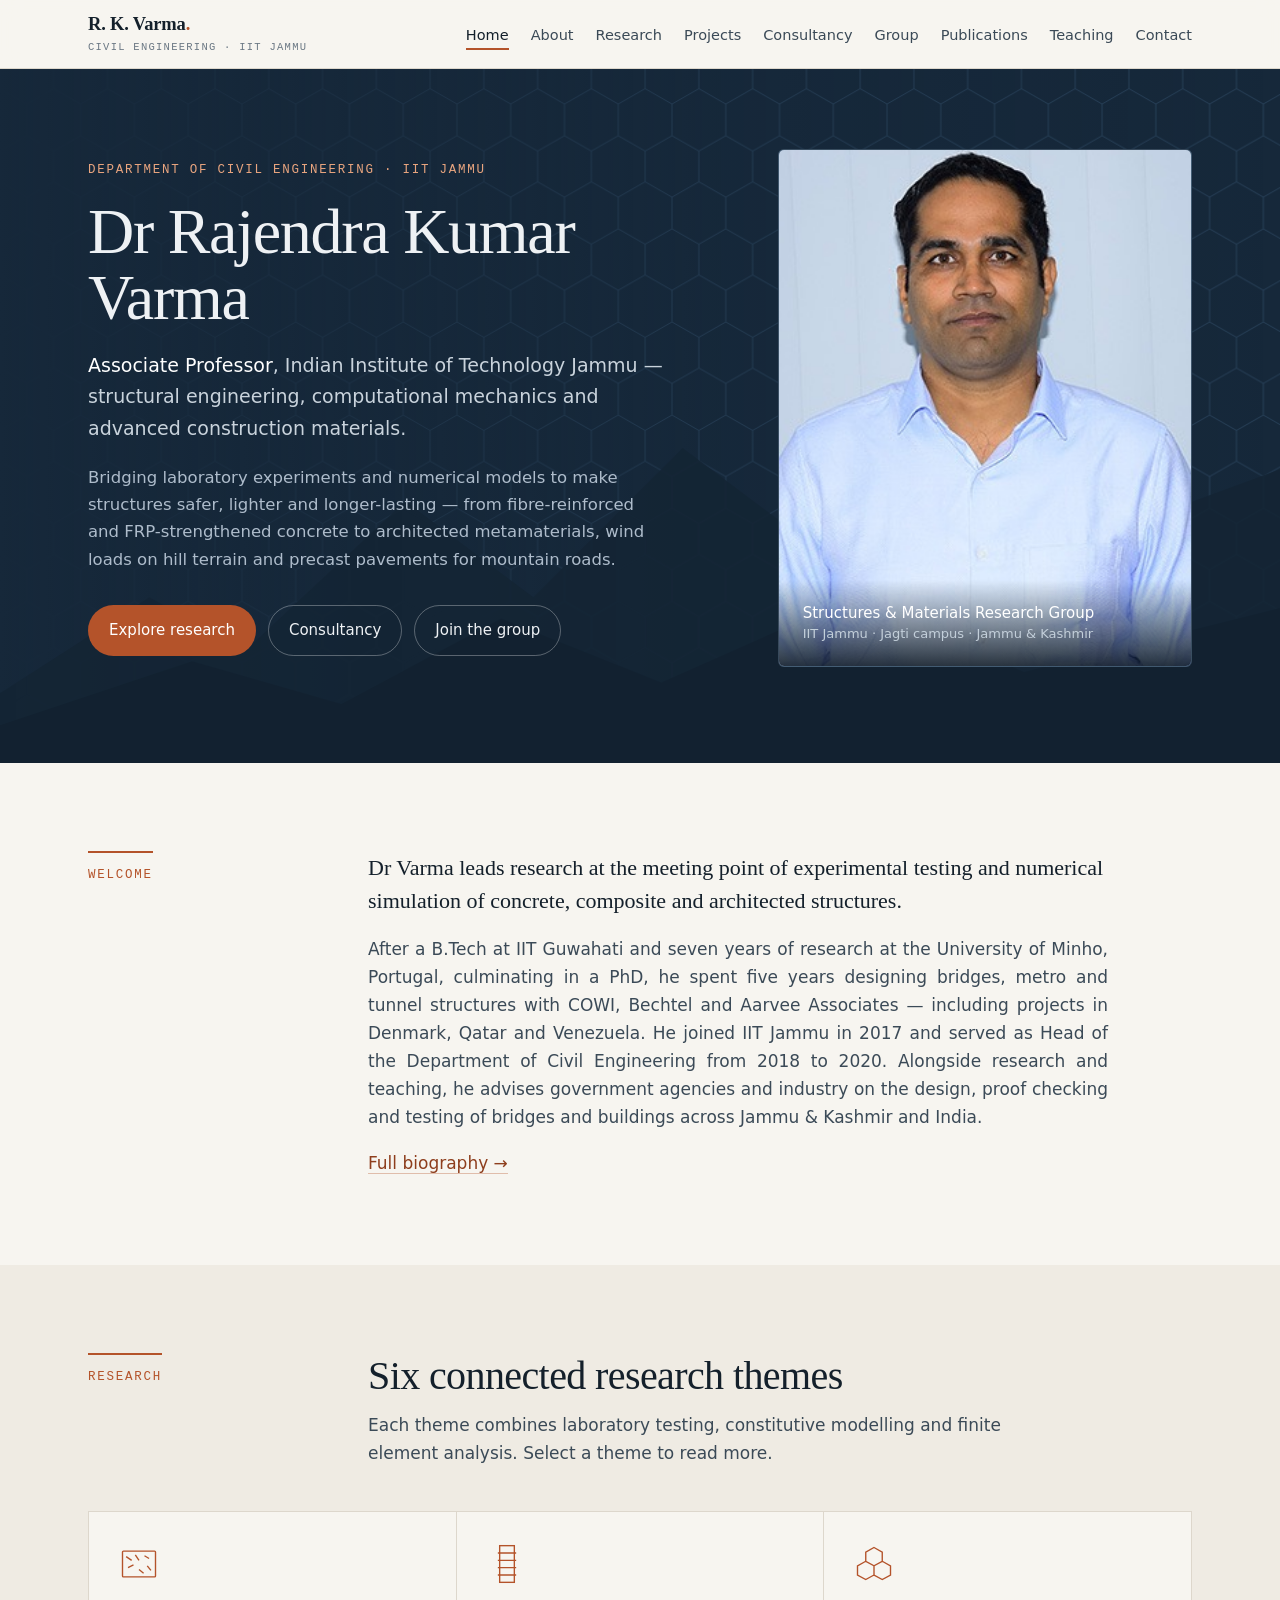
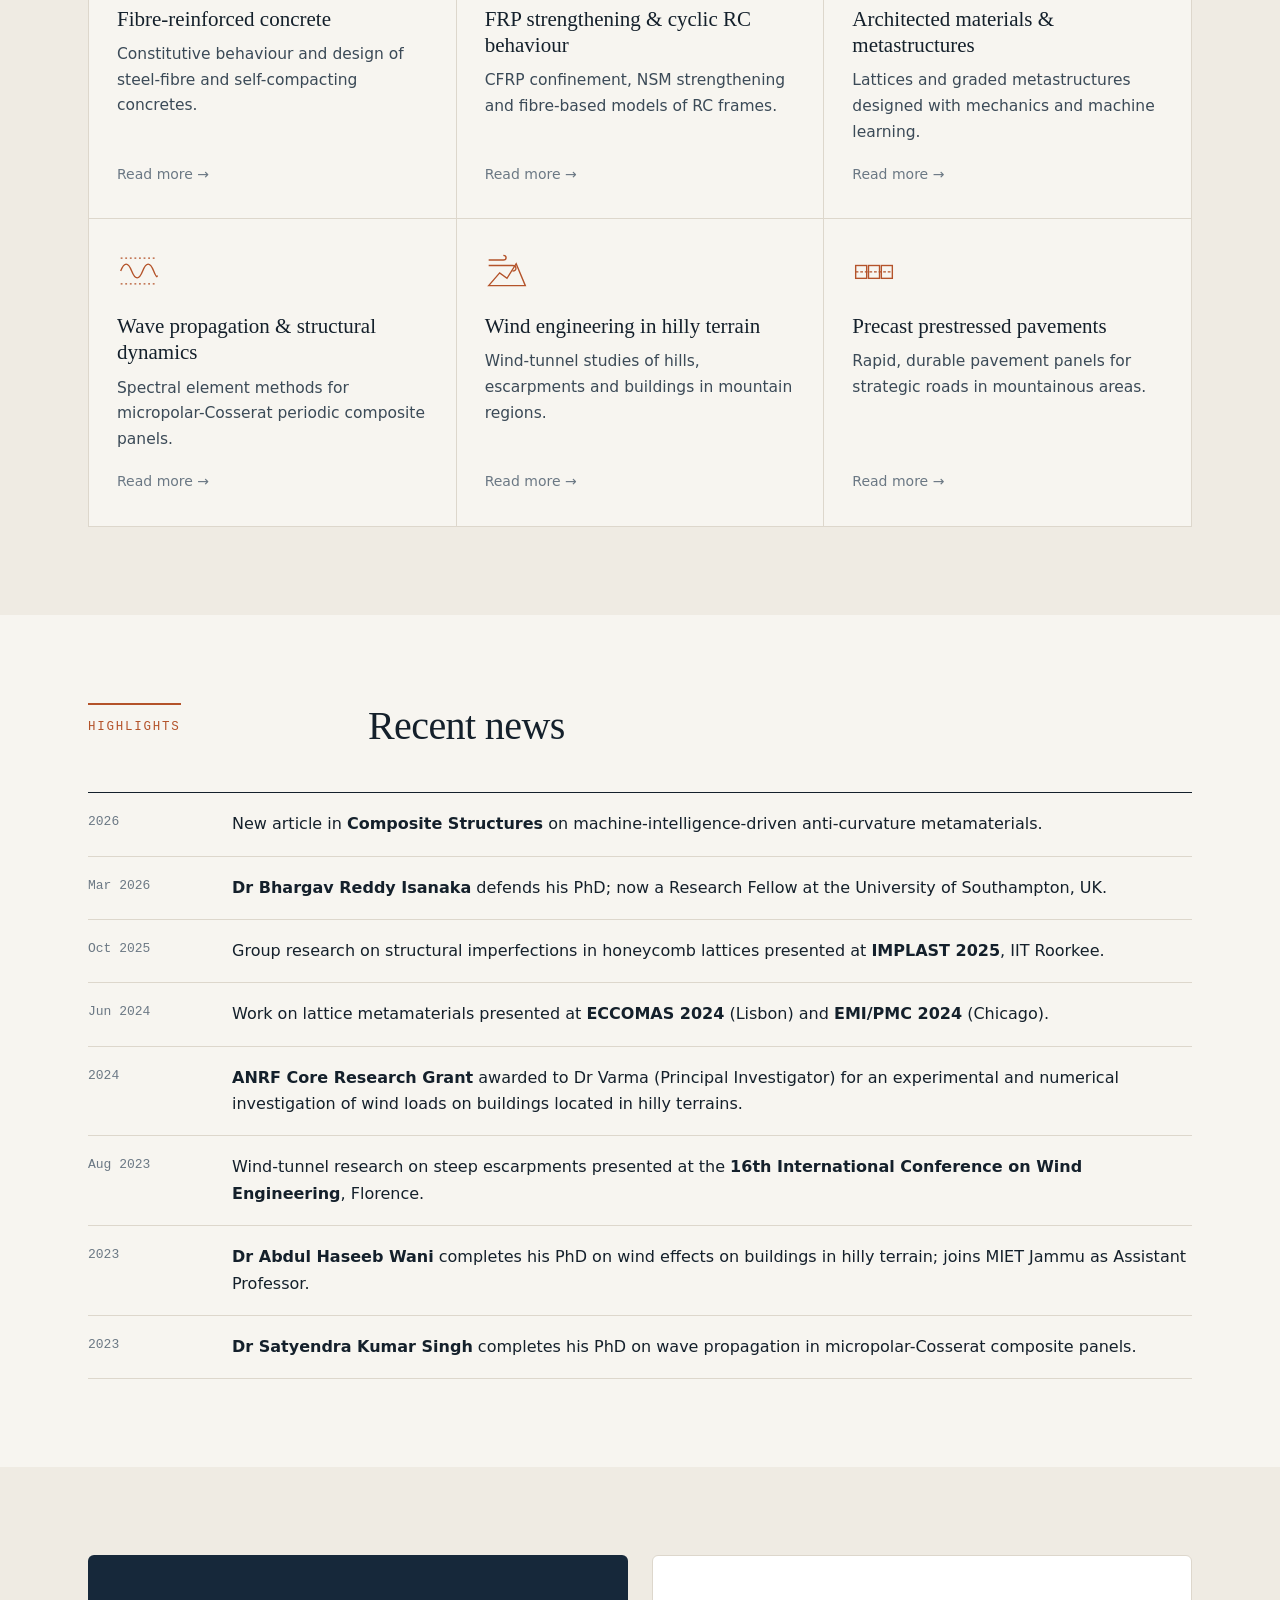
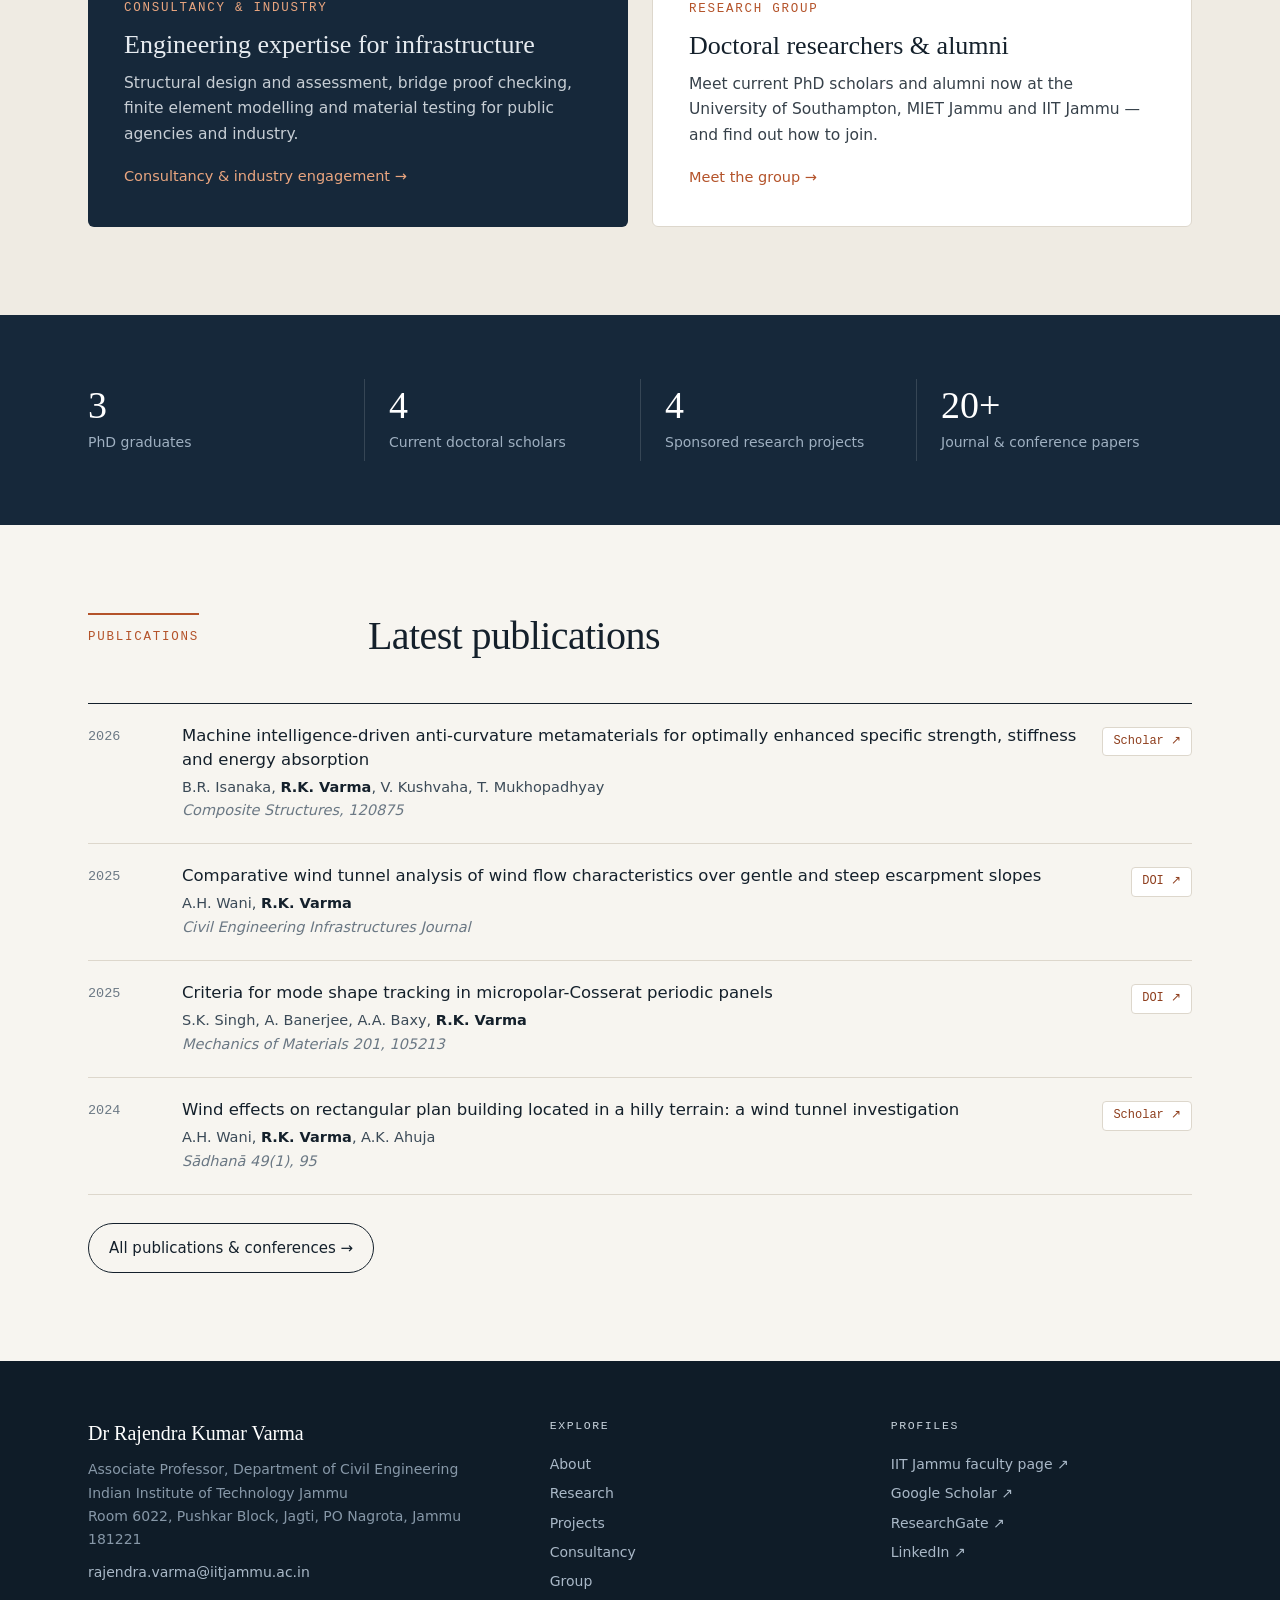
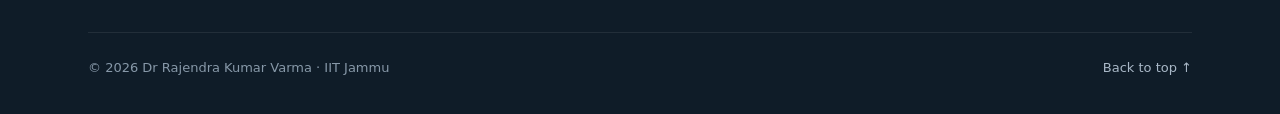
==== commit 7a2597f4: "Add files via upload" ====
--- a/index.html
+++ b/index.html
@@ -78,8 +78,8 @@
       <li><span class="d">Oct 2025</span><span class="t">Group research on structural imperfections in honeycomb lattices presented at <b>IMPLAST 2025</b>, IIT Roorkee.</span></li>
       <li><span class="d">Jun 2024</span><span class="t">Work on lattice metamaterials presented at <b>ECCOMAS 2024</b> (Lisbon) and <b>EMI/PMC 2024</b> (Chicago).</span></li>
       <li><span class="d">2024</span><span class="t"><b>ANRF Core Research Grant</b> awarded to Dr Varma (Principal Investigator) for an experimental and numerical investigation of wind loads on buildings located in hilly terrains.</span></li>
-      <li><span class="d">2024</span><span class="t"><b>Dr Abdul Haseeb Wani</b> completes his PhD on wind effects on buildings in hilly terrain; joins MIET Jammu as Assistant Professor.</span></li>
       <li><span class="d">Aug 2023</span><span class="t">Wind-tunnel research on steep escarpments presented at the <b>16th International Conference on Wind Engineering</b>, Florence.</span></li>
+      <li><span class="d">2023</span><span class="t"><b>Dr Abdul Haseeb Wani</b> completes his PhD on wind effects on buildings in hilly terrain; joins MIET Jammu as Assistant Professor.</span></li>
       <li><span class="d">2023</span><span class="t"><b>Dr Satyendra Kumar Singh</b> completes his PhD on wave propagation in micropolar-Cosserat composite panels.</span></li>
     </ul>
   </div>
